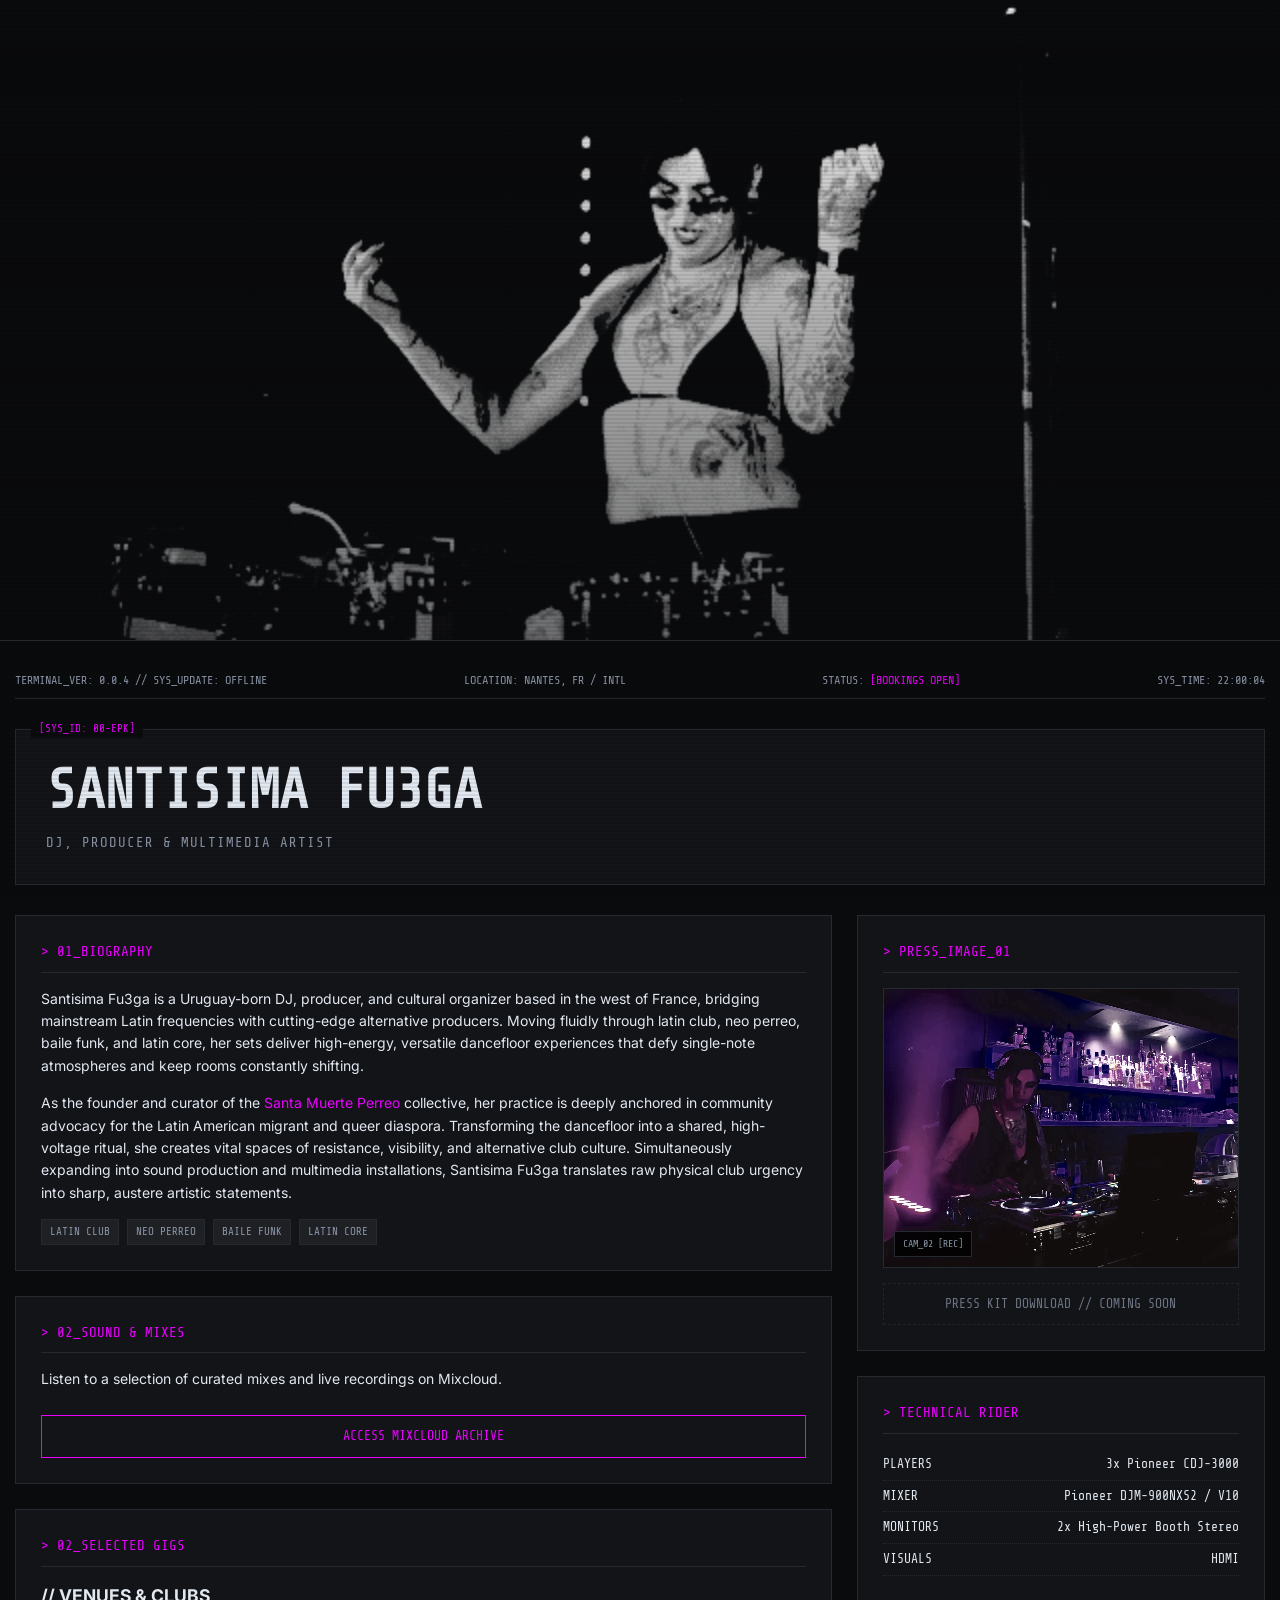
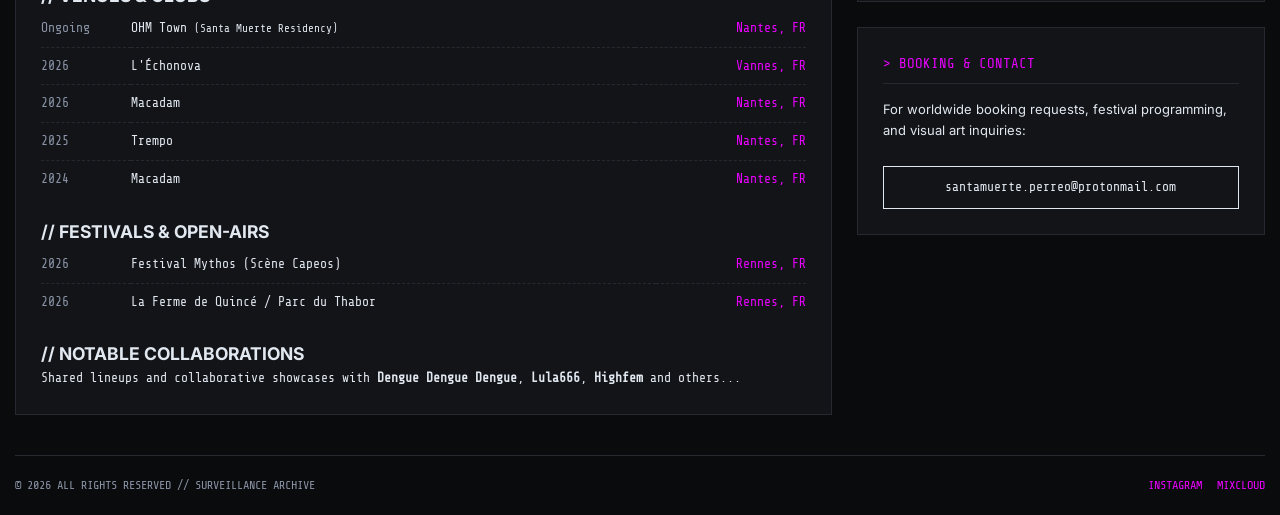
==== index.html @ 7f72ee02 "added media" ====
<!DOCTYPE html>
<html lang="en">
<head>
    <meta charset="UTF-8">
    <meta name="viewport" content="width=device-width, initial-scale=1.0">
    <title>PRESS KIT // ARTIST ARCHIVE</title>
    
    <!-- Google Fonts: Share Tech Mono for terminal headers & Inter for readable prose -->
    <link rel="preconnect" href="https://fonts.googleapis.com">
    <link rel="preconnect" href="https://fonts.gstatic.com" crossorigin>
    <link href="https://fonts.googleapis.com/css2?family=Inter:wght@300;400;600&family=Share+Tech+Mono&display=swap" rel="stylesheet">
    <link rel="stylesheet" href="styles.css">
    <script src="scripts.js" defer></script>
</head>
<body>
    <iframe id="background-frame" class="background-iframe" data-src="background.html" title="Animated background"></iframe>

    <section class="hero-banner" aria-label="Artist hero banner">
        <canvas id="heroCanvas" role="img" aria-label="Santísima Fu3ga hero banner"></canvas>
        <span id="hero-media-error" class="hero-banner-error" role="status" hidden></span>
    </section>

    <div class="container">
        
        <!-- SYSTEM STATUS BAR -->
        <div class="system-bar">
            <span>TERMINAL_VER: 0.0.4 // <span id="sys-update" role="status">SYS_UPDATE: FETCHING...</span></span>
            <span>LOCATION: NANTES, FR / INTL</span>
            <span>STATUS: <span class="status-tag">[BOOKINGS OPEN]</span></span>
            <span id="sys-clock">SYS_TIME: --:--:--</span>
        </div>

        <!-- HEADER SECTION -->
        <header>
            <h1 class="artist-title">SANTISIMA FU3GA</h1>
            <p class="artist-subtitle">DJ, Producer & Multimedia Artist</p>
        </header>

        <!-- MAIN LAYOUT GRID -->
        <div class="grid-2col grid-wide">
            
            <!-- LEFT COLUMN: BIO & MUSIC -->
            <div class="column-stack">
                
                <!-- BIOGRAPHY CARD -->
                <section class="card">
                    <div class="card-header">> 01_BIOGRAPHY</div>
                    <p class="bio-text">
                        Santisima Fu3ga is a Uruguay-born DJ, producer, and cultural organizer based in the west of France, bridging
                        mainstream Latin frequencies with cutting-edge alternative producers. Moving fluidly through latin club, neo
                        perreo, baile funk, and latin core, her sets deliver high-energy, versatile dancefloor experiences that defy
                        single-note atmospheres and keep rooms constantly shifting.
                    </p>
                    <p class="bio-text">
                        As the founder and curator of the <a href="https://www.instagram.com/santamuerte.perreo/" target="_blank">Santa
                            Muerte Perreo</a> collective, her practice is deeply anchored in community advocacy for the Latin American
                        migrant and queer diaspora. Transforming the dancefloor into a shared, high-voltage ritual, she creates vital
                        spaces of resistance, visibility, and alternative club culture. Simultaneously expanding into sound production
                        and multimedia installations, Santisima Fu3ga translates raw physical club urgency into sharp, austere artistic
                        statements.
                    </p>
                
                    <div class="genre-tags">
                        <span class="tag">LATIN CLUB</span>
                        <span class="tag">NEO PERREO</span>
                        <span class="tag">BAILE FUNK</span>
                        <span class="tag">LATIN CORE</span>
                    </div>
                </section>

                <!-- MIXCLOUD ARCHIVE -->
                <section class="card">
                    <div class="card-header">> 02_SOUND & MIXES</div>
                    <p class="bio-text">
                        Listen to a selection of curated mixes and live recordings on Mixcloud.
                    </p>
                    <a href="https://www.mixcloud.com/fu3ga/" target="_blank" rel="noopener noreferrer" class="btn">ACCESS MIXCLOUD ARCHIVE</a>
                </section>

                <!-- GIGS CARD -->
                <section class="card">
                    <div class="card-header">> 02_SELECTED GIGS</div>
                
                    <div class="gigs-category">
                        <h3>// VENUES & CLUBS</h3>
                        <table class="data-table">
                            <tr>
                                <td class="date">Ongoing</td>
                                <td>OHM Town <span style="color: var(--accent-color); font-size: 11px;">(Santa Muerte Residency)</span></td>
                                <td class="location">Nantes, FR</td>
                            </tr>
                            <tr>
                                <td class="date">2026</td>
                                <td>L'Échonova</td>
                                <td class="location">Vannes, FR</td>
                            </tr>
                            <tr>
                                <td class="date">2026</td>
                                <td>Macadam</td>
                                <td class="location">Nantes, FR</td>
                            </tr>
                            <tr>
                                <td class="date">2025</td>
                                <td>Trempo</td>
                                <td class="location">Nantes, FR</td>
                            </tr>
                            <tr>
                                <td class="date">2024</td>
                                <td>Macadam</td>
                                <td class="location">Nantes, FR</td>
                            </tr>
                        </table>
                    </div>
                
                    <div class="gigs-category" style="margin-top: 20px;">
                        <h3>// FESTIVALS & OPEN-AIRS</h3>
                        <table class="data-table">
                            <tr>
                                <td class="date">2026</td>
                                <td>Festival Mythos (Scène Capeos)</td>
                                <td class="location">Rennes, FR</td>
                            </tr>
                            <tr>
                                <td class="date">2026</td>
                                <td>La Ferme de Quincé / Parc du Thabor</td>
                                <td class="location">Rennes, FR</td>
                            </tr>
                        </table>
                    </div>
                
                    <div class="gigs-category" style="margin-top: 20px;">
                        <h3>// NOTABLE COLLABORATIONS</h3>
                        <p class="collab-text" style="font-family: var(--font-mono); font-size: 13px; color: var(--text-main);">
                            Shared lineups and collaborative showcases with <strong>Dengue Dengue Dengue</strong>,
                            <strong>Lula666</strong>, <strong>Highfem</strong> and others...
                        </p>
                    </div>
                </section>

            </div>

            <!-- RIGHT COLUMN: PRESS PHOTO, RIDER & CONTACT -->
            <div class="column-stack">
                
                <!-- PRESS PHOTO / SURVEILLANCE IMAGE -->
                <section class="card">
                    <div class="card-header">> PRESS_IMAGE_01</div>
                    <div class="media-box">
                        <canvas id="pressCanvas" role="img" aria-label="Artist press photo"></canvas>
                        <span id="press-image-error" class="media-overlay" role="status" hidden></span>
                        <span class="media-overlay">CAM_02 [REC]</span>
                    </div>
                    <a class="btn btn-coming-soon press-download" aria-disabled="true" tabindex="-1">PRESS KIT DOWNLOAD // COMING SOON</a>
                </section>

                <!-- TECHNICAL RIDER -->
                <section class="card">
                    <div class="card-header">> TECHNICAL RIDER</div>
                    <ul class="rider-list">
                        <li><span>PLAYERS</span> <span>3x Pioneer CDJ-3000</span></li>
                        <li><span>MIXER</span> <span>Pioneer DJM-900NXS2 / V10</span></li>
                        <li><span>MONITORS</span> <span>2x High-Power Booth Stereo</span></li>
                        <li><span>VISUALS</span> <span>HDMI</span></li>
                    </ul>
                </section>

                <!-- DIRECT CONTACT / BOOKING -->
                <section class="card">
                    <div class="card-header">> BOOKING & CONTACT</div>
                    <p class="bio-text bio-text-small">
                        For worldwide booking requests, festival programming, and visual art inquiries:
                    </p>
                    <a href="mailto:santamuerte.perreo@protonmail.com" class="btn booking-link">santamuerte.perreo@protonmail.com</a>
                </section>

            </div>

        </div>

        <!-- FOOTER -->
        <footer>
            <div>© 2026 ALL RIGHTS RESERVED // SURVEILLANCE ARCHIVE</div>
            <div class="social-links">
                <a href="https://www.instagram.com/santisima.fu3ga" target="_blank">INSTAGRAM</a>
                <a href="https://www.mixcloud.com/fu3ga" target="_blank">MIXCLOUD</a>
                <!-- <a href="https://www.residentadvisor.net" target="_blank">RESIDENT ADVISOR</a> -->
            </div>
        </footer>

    </div>

</body>
</html>
---- styles.css ----
/* ==========================================================================
   1. ROOT VARIABLES & THEME SETUP
   ========================================================================== */
:root {
    --bg-color: #0a0b0d;
    --panel-bg: #121418;
    --border-color: #262930;
    --text-main: #e2e8f0;
    --text-muted: #8a94a6;
    --accent-pink: #ea00ff;
    --accent-red: #ff3344;
    --font-mono: 'Share Tech Mono', monospace;
    --font-sans: 'Inter', sans-serif;
    --container-max: 100dvw;
}

* {
    box-sizing: border-box;
    margin: 0;
    padding: 0;
}

body {
    position: relative;
    background-color: var(--bg-color);
    color: var(--text-main);
    font-family: var(--font-sans);
    line-height: 1.6;
    font-size: 15px;
    padding: 20px 15px;
    overflow-x: hidden;

    &::before {
        content: "";
        position: fixed;
        inset: 0;
        width: 100vw;
        height: 100vh;
        background: linear-gradient(rgba(18, 16, 16, 0) 50%, rgba(0, 0, 0, 0.25) 50%);
        background-size: 100% 4px;
        z-index: 999;
        pointer-events: none;
        opacity: 0.3;
    }
}

.background-iframe {
    position: fixed;
    inset: 0;
    width: 100%;
    height: 100%;
    border: 0;
    opacity: 0.7;
    z-index: 0;
    pointer-events: none;
    filter: blur(1.5px) brightness(0.35) contrast(1.15);
    animation:
        backgroundApparition 5s ease-out forwards,
        backgroundAnimation 60s linear 10s infinite alternate;
}

@keyframes backgroundApparition {
    0% { opacity: 0; }
    50% { opacity: 0; }
    100% { opacity: 0.5; }
}

@keyframes backgroundAnimation {
    0% {
        transform: translate(0, 0);
        opacity: 0.7;
    }
    50% {
        opacity: 0.3;
        transform: translate(-5%, -5%);
    }
    100% {
        transform: translate(0, 0);
        opacity: 0.1;
    }
}

a {
    color: var(--accent-pink);
    text-decoration: none;
    transition: opacity 0.2s;

    &:hover {
        opacity: 0.8;
        text-decoration: underline;
    }
}

.container {
    position: relative;
    z-index: 1;
    max-width: var(--container-max);
    margin: 0 auto;
}

.hero-banner {
    position: relative;
    z-index: 1;
    height: auto;
    margin: -20px -15px 30px;
    overflow: hidden;
    border-bottom: 1px solid var(--border-color);

    canvas {
        display: block;
        width: 100%;
        height: 100%;
    }

    &::after {
        content: "";
        position: absolute;
        inset: 0;
        background: linear-gradient(180deg, rgba(0, 0, 0, 0.05), rgba(10, 11, 13, 0.6));
        pointer-events: none;
    }
}

.hero-banner-error {
    position: absolute;
    inset: auto 12px 12px;
    color: var(--text-main);
    font: 12px var(--font-mono);
}

/* ==========================================================================
   2. HEADER & TERMINAL BAR
   ========================================================================== */
.system-bar {
    font-family: var(--font-mono);
    font-size: 12px;
    color: var(--text-muted);
    border-bottom: 1px solid var(--border-color);
    padding-bottom: 8px;
    margin-bottom: 30px;
    display: flex;
    justify-content: space-between;
    flex-wrap: wrap;
    gap: 10px;
}

.status-tag {
    color: var(--accent-pink);
}

header {
    border: 1px solid var(--border-color);
    background: var(--panel-bg);
    padding: 30px;
    margin-bottom: 30px;
    position: relative;

    &::before {
        content: "[SYS_ID: 00-EPK]";
        position: absolute;
        top: -10px;
        left: 15px;
        background: var(--bg-color);
        padding: 0 8px;
        font-family: var(--font-mono);
        font-size: 11px;
        color: var(--accent-pink);
    }
}

.artist-title {
    font-family: var(--font-mono);
    font-size: clamp(2rem, 5vw, 3.5rem);
    text-transform: uppercase;
    letter-spacing: -1px;
    line-height: 1.1;
    margin-bottom: 10px;
}

.artist-subtitle {
    font-family: var(--font-mono);
    color: var(--text-muted);
    font-size: 14px;
    text-transform: uppercase;
    letter-spacing: 1px;
}

/* ==========================================================================
   3. LAYOUT GRID & CARDS
   ========================================================================== */
.grid-2col {
    display: grid;
    grid-template-columns: 1fr;
    gap: 25px;
    margin-bottom: 30px;

    @media (min-width: 768px) {
        grid-template-columns: 1fr 1fr;

        &.grid-wide {
            grid-template-columns: 2fr 1fr;
        }
    }
}

.column-stack {
    display: flex;
    flex-direction: column;
    gap: 25px;
}

.card {
    border: 1px solid var(--border-color);
    background: var(--panel-bg);
    padding: 25px;
    position: relative;
}

.card-header {
    font-family: var(--font-mono);
    font-size: 14px;
    color: var(--accent-pink);
    text-transform: uppercase;
    border-bottom: 1px solid var(--border-color);
    padding-bottom: 8px;
    margin-bottom: 15px;
    display: flex;
    align-items: center;
    gap: 8px;
}

/* ==========================================================================
   4. CONTENT SPECIFIC STYLES
   ========================================================================== */
.bio-text {
    color: var(--text-main);
    font-size: 14px;
    margin-bottom: 15px;
}

.bio-text-small {
    font-size: 13px;
}

.genre-tags {
    display: flex;
    flex-wrap: wrap;
    gap: 8px;
    margin-top: 15px;
}

.tag {
    font-family: var(--font-mono);
    font-size: 11px;
    background: rgba(255, 255, 255, 0.05);
    border: 1px solid var(--border-color);
    padding: 3px 8px;
    color: var(--text-muted);
}

.media-box {
    width: 100%;
    height: 280px;
    background-color: #000;
    border: 1px solid var(--border-color);
    display: flex;
    flex-direction: column;
    justify-content: center;
    align-items: center;
    color: var(--text-muted);
    font-family: var(--font-mono);
    font-size: 12px;
    position: relative;
    overflow: hidden;

    img {
        width: 100%;
        height: 100%;
        object-fit: cover;
        filter: grayscale(100%) contrast(120%);
    }

    canvas {
        display: block;
        width: 100%;
        height: 100%;
        object-fit: cover;
    }
}

.media-overlay {
    position: absolute;
    bottom: 10px;
    left: 10px;
    background: rgba(0, 0, 0, 0.8);
    padding: 4px 8px;
    font-size: 10px;
    border: 1px solid var(--border-color);
}

.coming-soon-card {
    position: relative;
    width: 100%;
    min-height: 166px;
    padding: 24px;
    background:
        linear-gradient(135deg, rgba(234, 0, 255, 0.08), transparent 58%),
        #09090c;
    border: 1px dashed var(--accent-pink);
    margin-bottom: 15px;
    display: flex;
    flex-direction: column;
    justify-content: center;
    gap: 8px;

    &::after {
        content: "[ TRANSMISSION_PENDING ]";
        position: absolute;
        right: 10px;
        bottom: 8px;
        color: var(--text-muted);
        font: 10px var(--font-mono);
        opacity: 0.65;
    }

    h3 {
        color: var(--text-main);
        font: 16px var(--font-mono);
        letter-spacing: 0.04em;
    }

    p {
        max-width: 38ch;
        color: var(--text-muted);
        font-size: 13px;
    }
}

.coming-soon-status {
    color: var(--accent-pink);
    font: 11px var(--font-mono);
    letter-spacing: 0.12em;
}

/* Gigs & Tables */
.data-table {
    width: 100%;
    border-collapse: collapse;
    font-family: var(--font-mono);
    font-size: 13px;

    td {
        padding: 8px 0;
        border-bottom: 1px dashed var(--border-color);
    }

    tr:last-child td {
        border-bottom: none;
    }

    .date {
        color: var(--text-muted);
        width: 90px;
    }

    .location {
        color: var(--accent-pink);
        text-align: right;
    }
}

/* Technical Rider List */
.rider-list {
    list-style: none;
    font-family: var(--font-mono);
    font-size: 13px;

    li {
        padding: 5px 0;
        border-bottom: 1px dotted var(--border-color);
        display: flex;
        justify-content: space-between;
    }
}

/* Action Buttons */
.btn {
    display: inline-block;
    font-family: var(--font-mono);
    font-size: 13px;
    background: transparent;
    color: var(--accent-pink);
    border: 1px solid var(--accent-pink);
    padding: 10px 18px;
    cursor: pointer;
    text-align: center;
    transition: all 0.2s ease;
    width: 100%;
    margin-top: 10px;

    &:hover {
        background: var(--accent-pink);
        color: #000;
        text-decoration: none;
    }
}

.btn-coming-soon {
    color: var(--text-muted);
    border-color: var(--border-color);
    border-style: dashed;
    cursor: not-allowed;
    opacity: 0.75;

    &:hover {
        background: transparent;
        color: var(--text-muted);
        text-decoration: none;
    }
}

.press-download {
    margin-top: 15px;
}

.booking-link {
    border-color: var(--text-main);
    color: var(--text-main);
}

/* ==========================================================================
   5. FOOTER
   ========================================================================== */
footer {
    border-top: 1px solid var(--border-color);
    padding-top: 20px;
    margin-top: 40px;
    font-family: var(--font-mono);
    font-size: 12px;
    color: var(--text-muted);
    display: flex;
    justify-content: space-between;
    flex-wrap: wrap;
    gap: 15px;
}

.social-links {
    display: flex;
    gap: 15px;
}
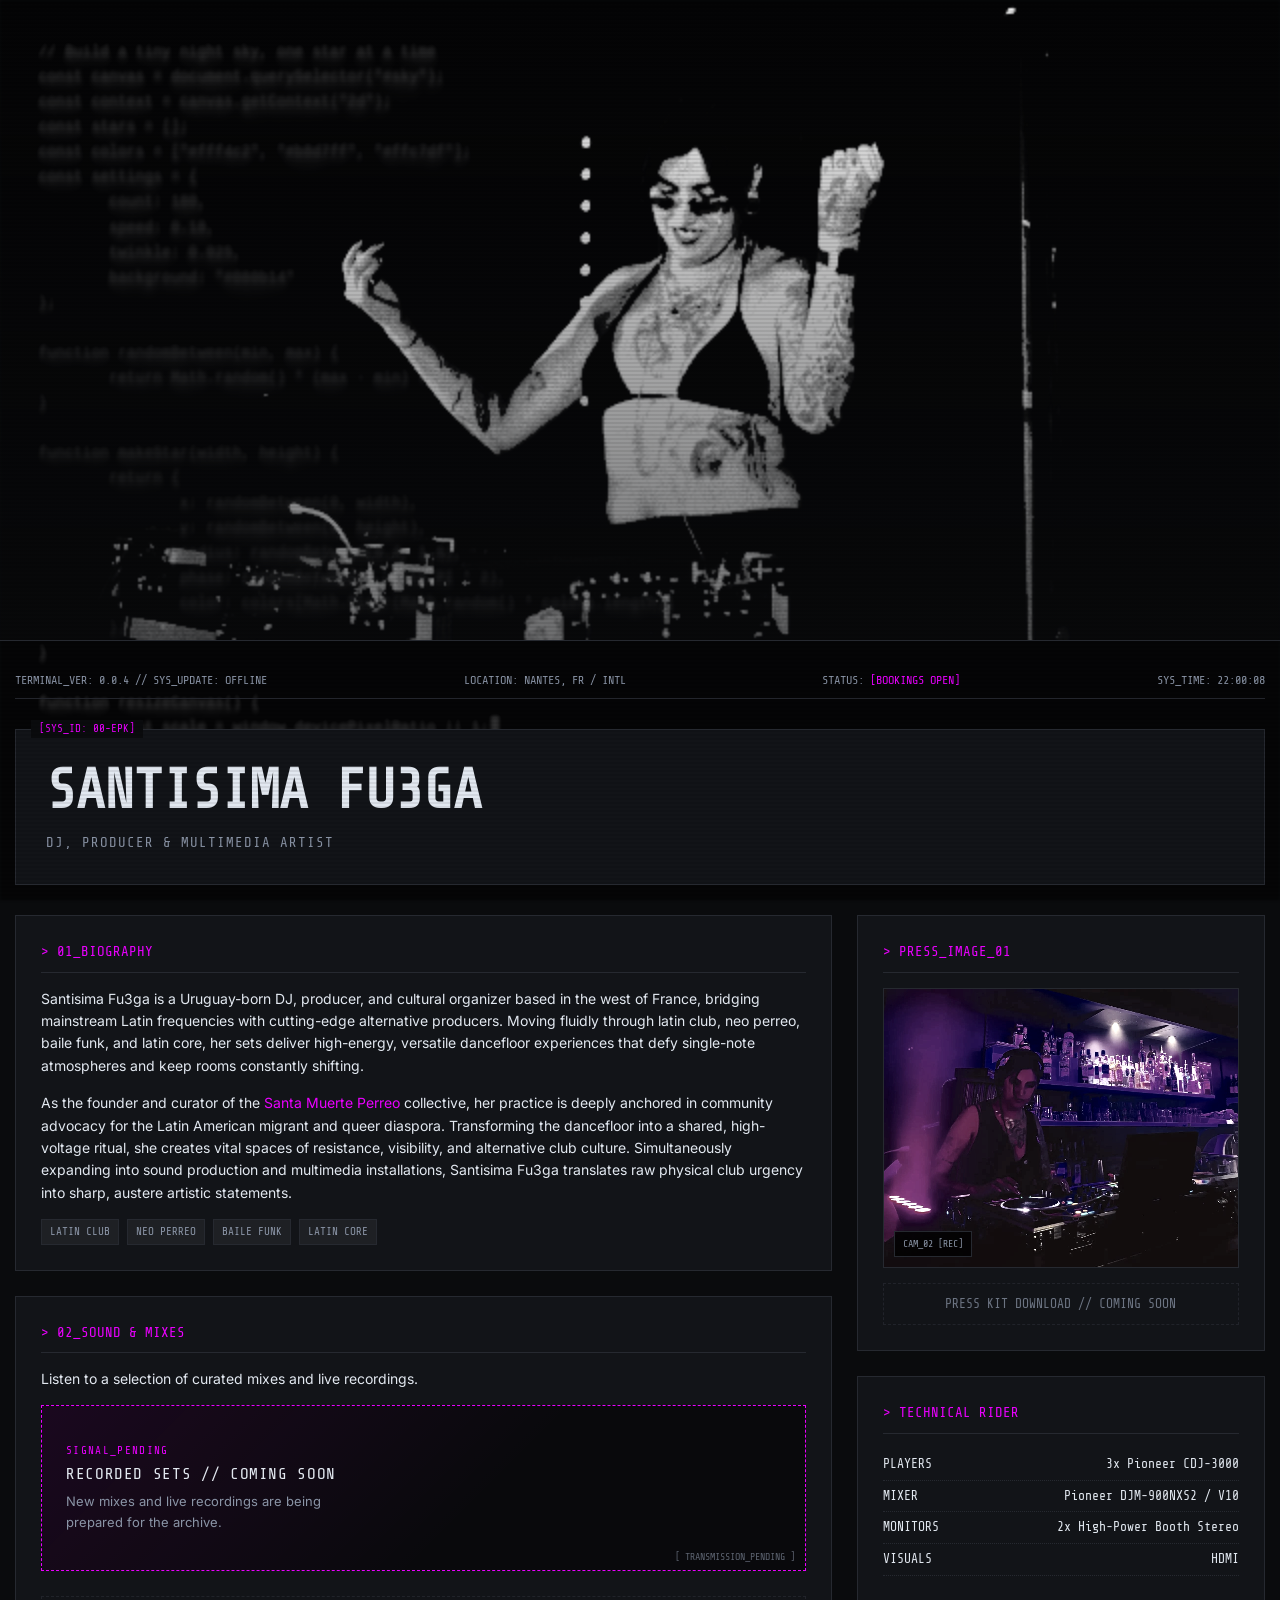
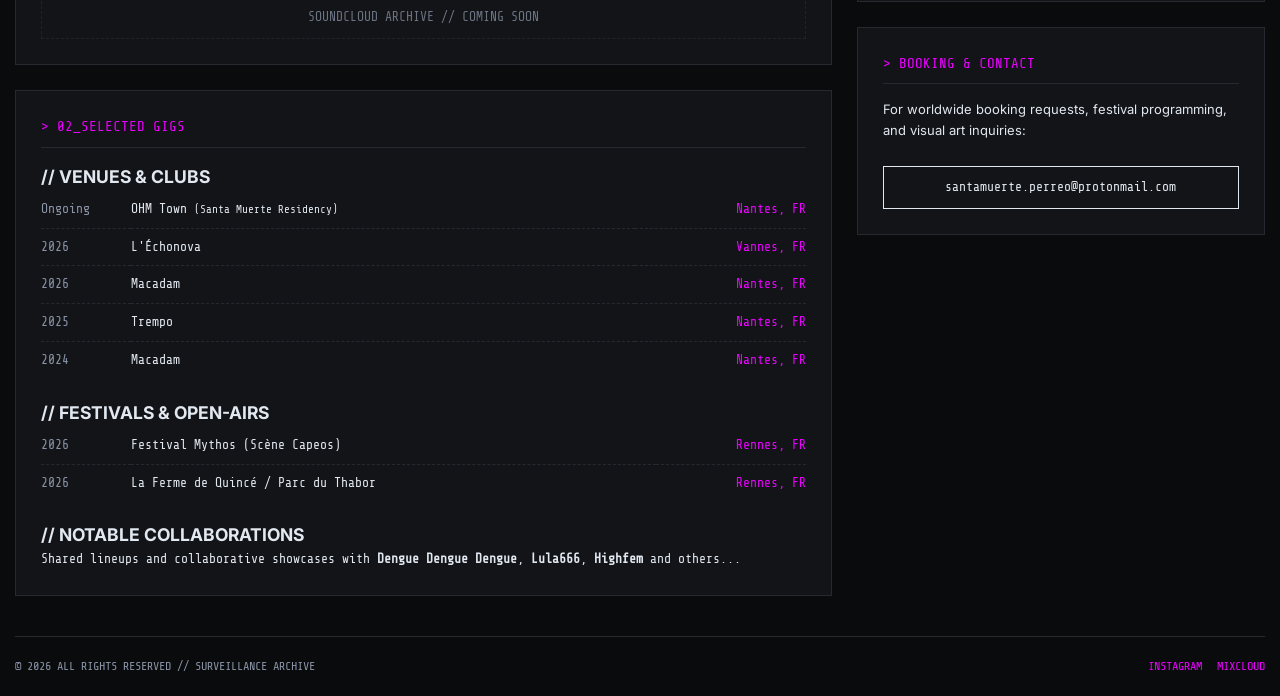
==== commit 1a8157e3: "corrected index" ====
--- a/index.html
+++ b/index.html
@@ -68,13 +68,19 @@
                     </div>
                 </section>
 
-                <!-- MIXCLOUD ARCHIVE -->
+                <!-- AUDIO / SOUNDCLOUD MIXES -->
                 <section class="card">
                     <div class="card-header">> 02_SOUND & MIXES</div>
                     <p class="bio-text">
-                        Listen to a selection of curated mixes and live recordings on Mixcloud.
+                        Listen to a selection of curated mixes and live recordings.
                     </p>
-                    <a href="https://www.mixcloud.com/fu3ga/" target="_blank" rel="noopener noreferrer" class="btn">ACCESS MIXCLOUD ARCHIVE</a>
+                    <div class="coming-soon-card" role="status">
+                        <span class="coming-soon-status">SIGNAL_PENDING</span>
+                        <h3>RECORDED SETS // COMING SOON</h3>
+                        <p>New mixes and live recordings are being prepared for the archive.</p>
+                    </div>
+
+                    <a class="btn btn-coming-soon" aria-disabled="true" tabindex="-1">SOUNDCLOUD ARCHIVE // COMING SOON</a>
                 </section>
 
                 <!-- GIGS CARD -->
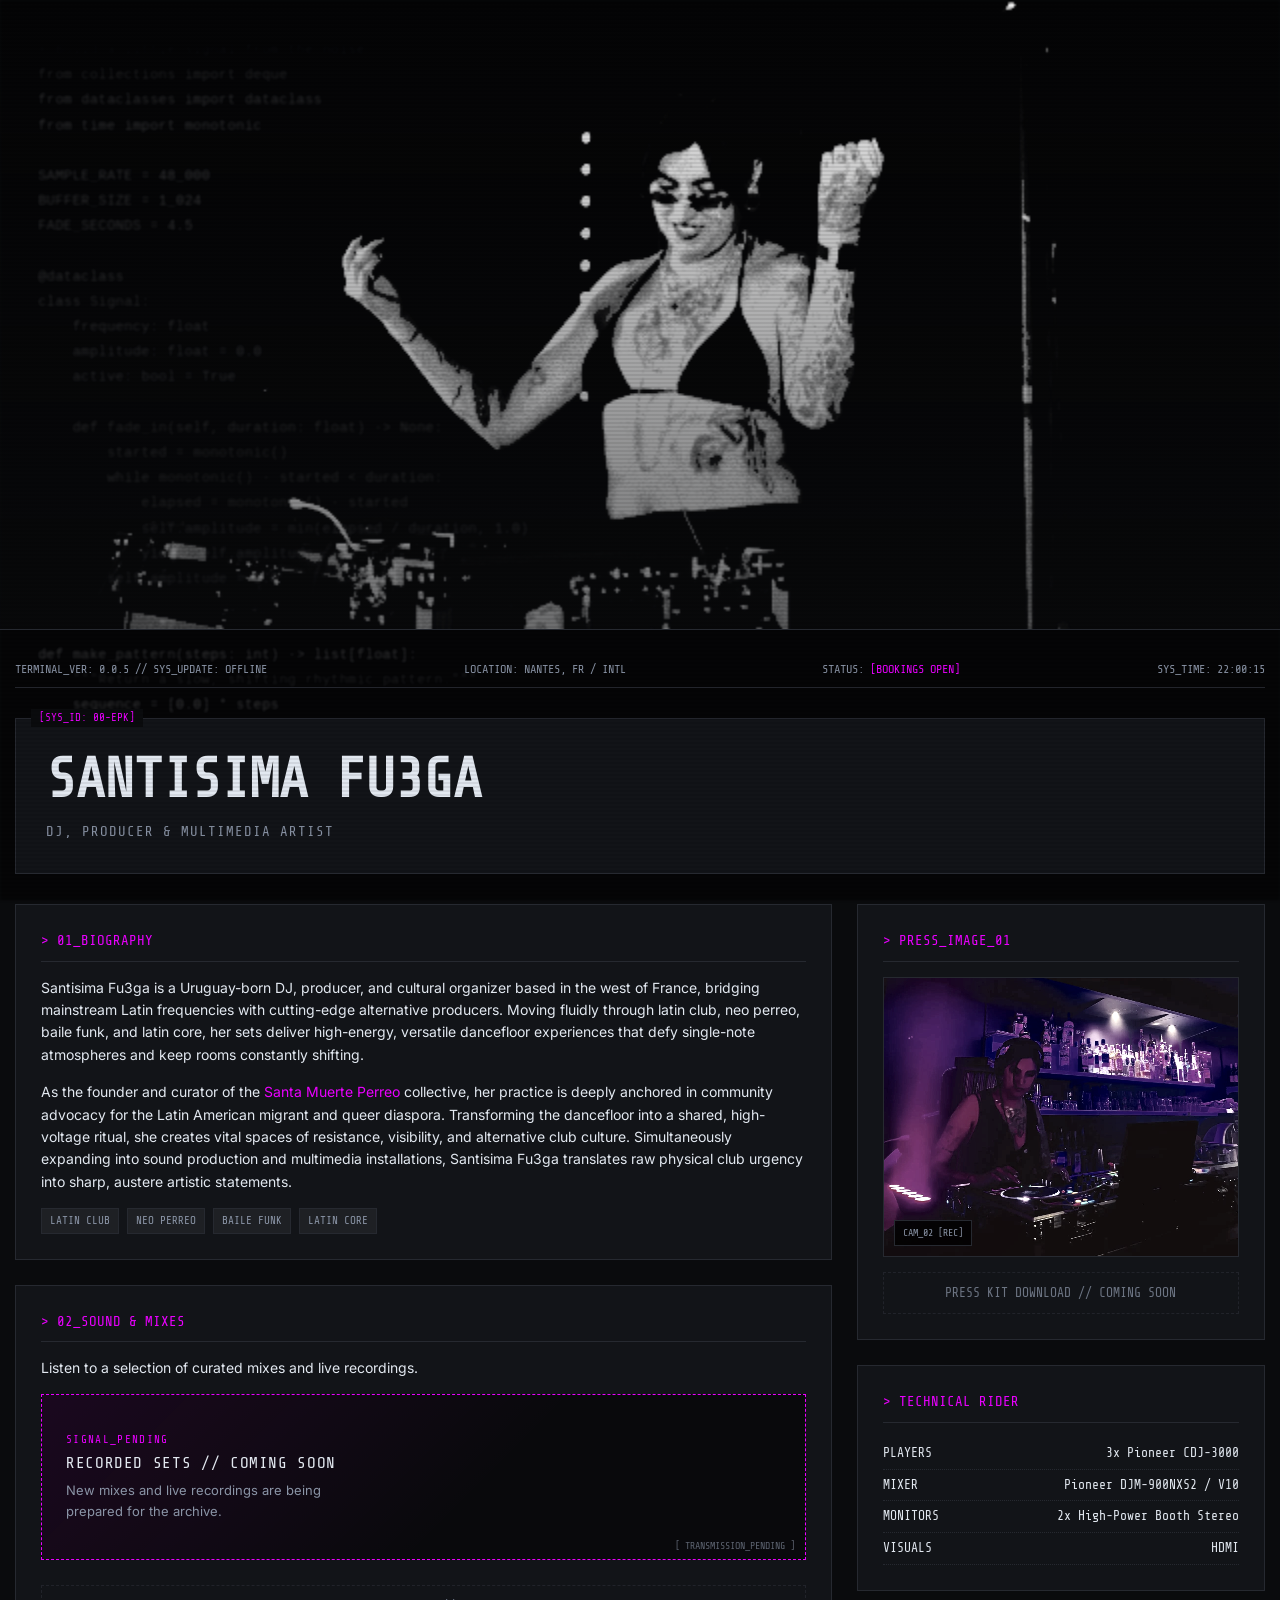
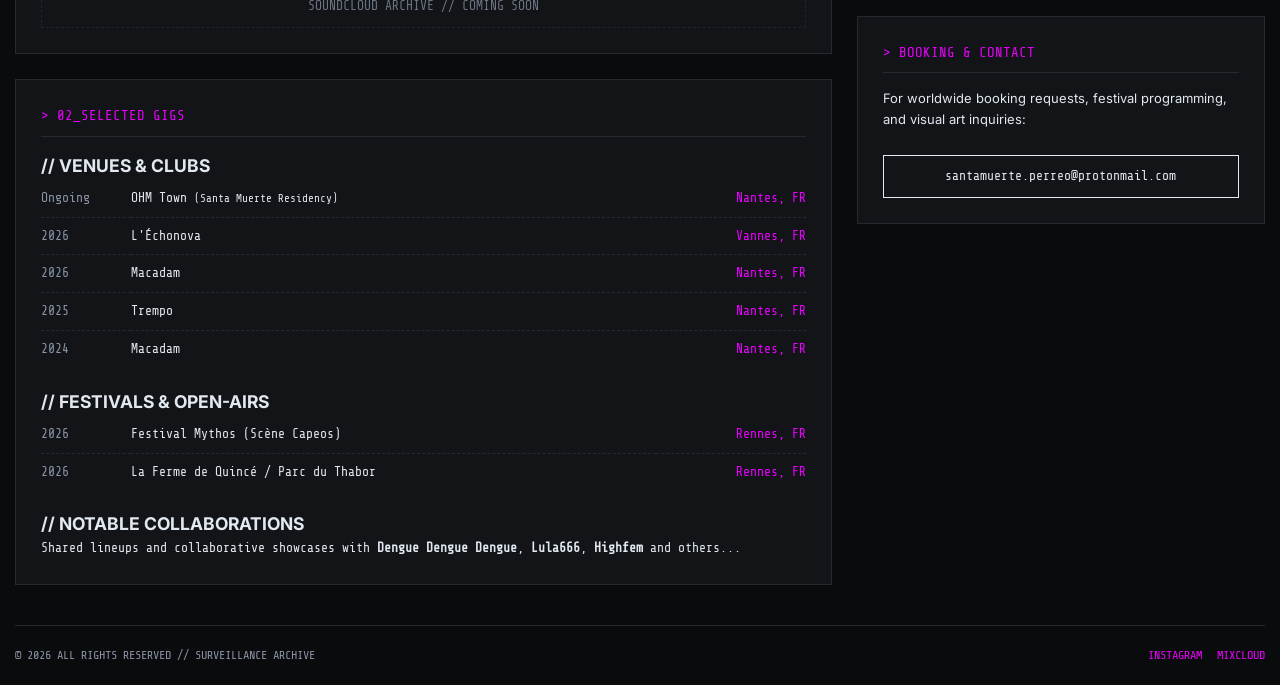
==== commit 80c5a20f: "v0.0.5 performance updates" ====
--- a/index.html
+++ b/index.html
@@ -24,7 +24,7 @@
         
         <!-- SYSTEM STATUS BAR -->
         <div class="system-bar">
-            <span>TERMINAL_VER: 0.0.4 // <span id="sys-update" role="status">SYS_UPDATE: FETCHING...</span></span>
+            <span>TERMINAL_VER: 0.0.5 // <span id="sys-update" role="status">SYS_UPDATE: FETCHING...</span></span>
             <span>LOCATION: NANTES, FR / INTL</span>
             <span>STATUS: <span class="status-tag">[BOOKINGS OPEN]</span></span>
             <span id="sys-clock">SYS_TIME: --:--:--</span>
--- a/styles.css
+++ b/styles.css
@@ -53,7 +53,7 @@
     opacity: 0.7;
     z-index: 0;
     pointer-events: none;
-    filter: blur(1.5px) brightness(0.35) contrast(1.15);
+    filter: blur(1.5px) brightness(0.6) contrast(1.15);
     animation:
         backgroundApparition 5s ease-out forwards,
         backgroundAnimation 60s linear 10s infinite alternate;
@@ -67,15 +67,15 @@
 
 @keyframes backgroundAnimation {
     0% {
-        transform: translate(0, 0);
+        /* transform: translate(0, 0); */
         opacity: 0.7;
     }
     50% {
         opacity: 0.3;
-        transform: translate(-5%, -5%);
+        /* transform: translate(-5%, -5%); */
     }
     100% {
-        transform: translate(0, 0);
+        /* transform: translate(0, 0); */
         opacity: 0.1;
     }
 }
@@ -101,7 +101,8 @@
 .hero-banner {
     position: relative;
     z-index: 1;
-    height: auto;
+    height: 70vh;
+    height: 70dvh;
     margin: -20px -15px 30px;
     overflow: hidden;
     border-bottom: 1px solid var(--border-color);
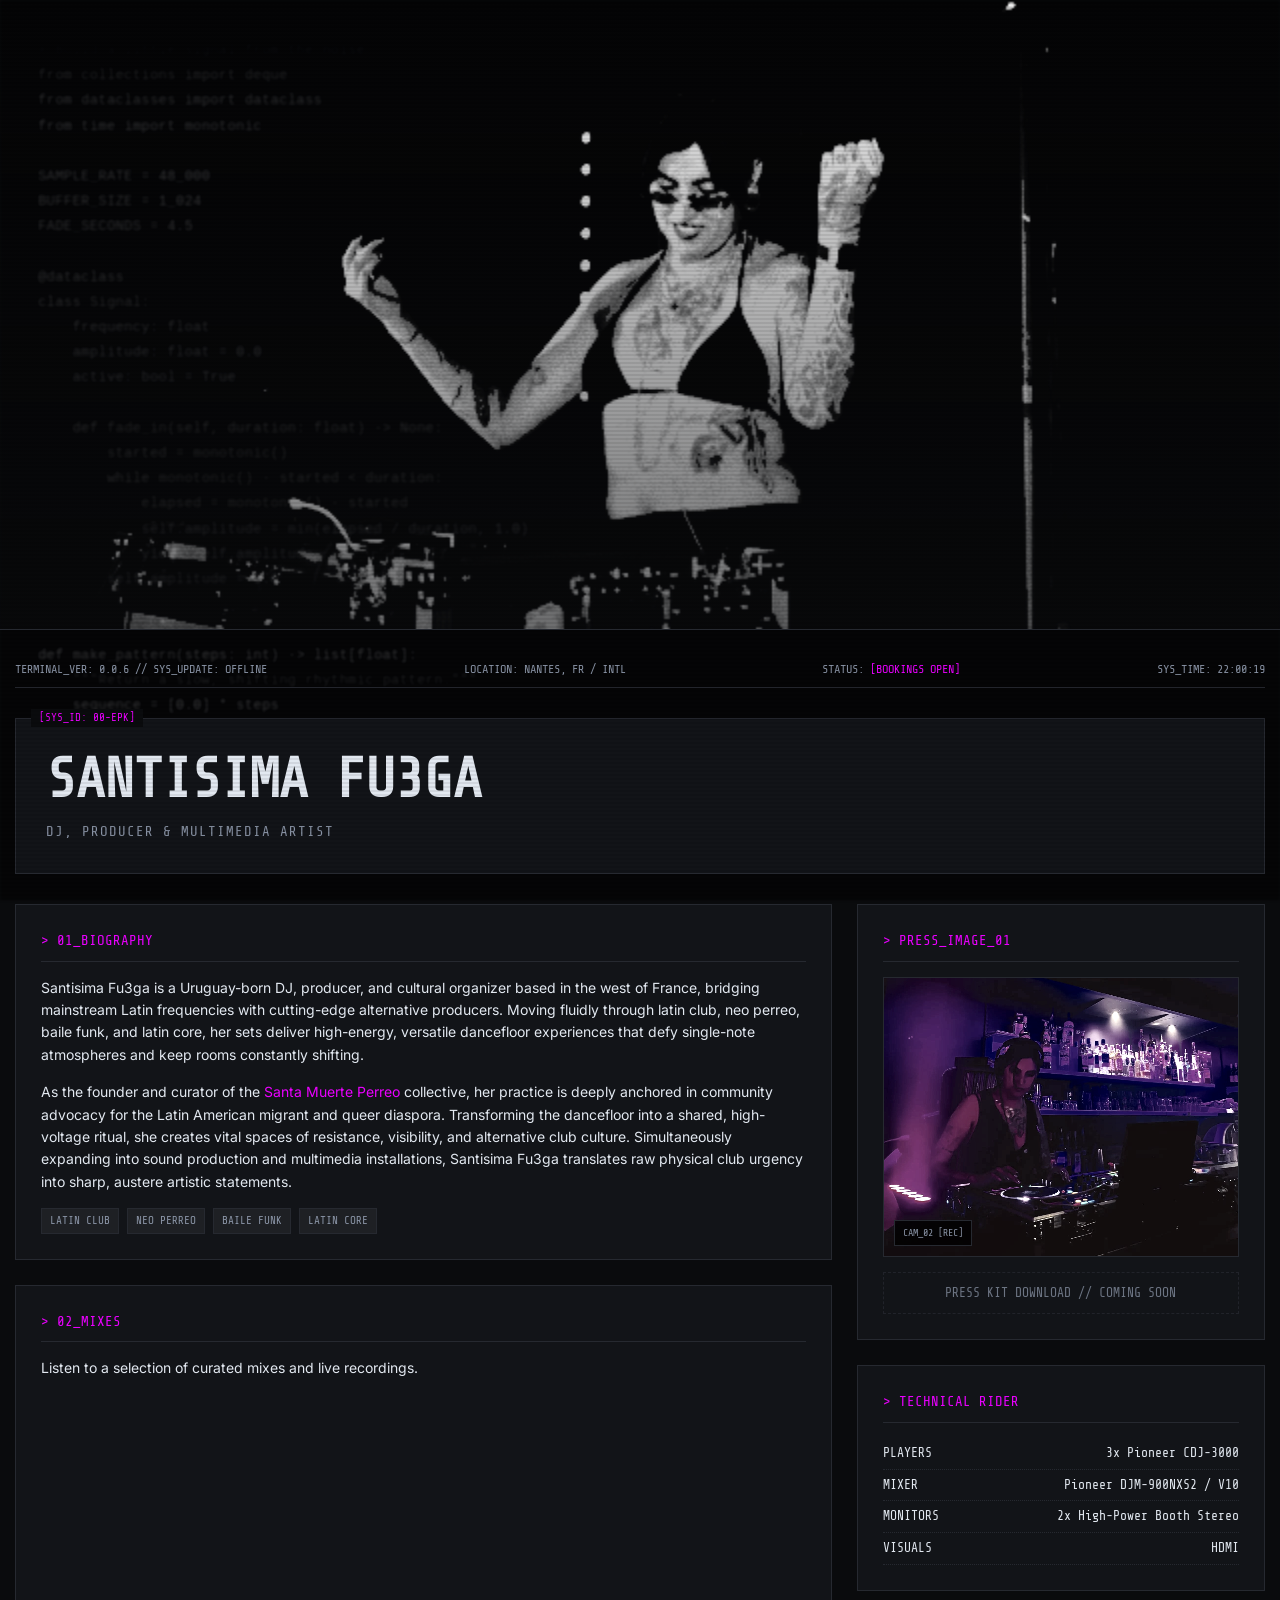
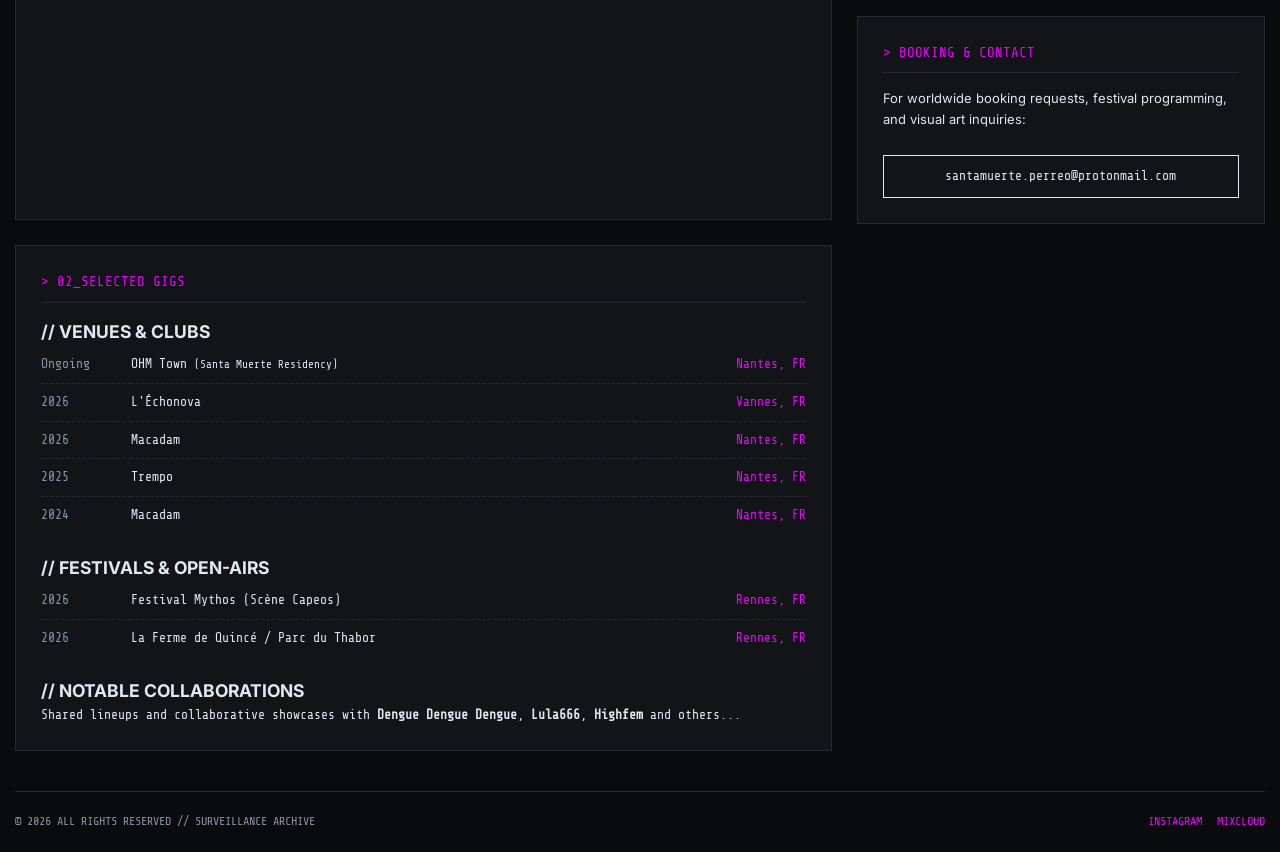
==== commit b23b966d: "v0.0.6" ====
--- a/index.html
+++ b/index.html
@@ -3,7 +3,7 @@
 <head>
     <meta charset="UTF-8">
     <meta name="viewport" content="width=device-width, initial-scale=1.0">
-    <title>PRESS KIT // ARTIST ARCHIVE</title>
+    <title data-i18n="page_title">PRESS KIT // ARTIST ARCHIVE</title>
     
     <!-- Google Fonts: Share Tech Mono for terminal headers & Inter for readable prose -->
     <link rel="preconnect" href="https://fonts.googleapis.com">
@@ -13,10 +13,10 @@
     <script src="scripts.js" defer></script>
 </head>
 <body>
-    <iframe id="background-frame" class="background-iframe" data-src="background.html" title="Animated background"></iframe>
+    <iframe id="background-frame" class="background-iframe" data-src="background.html" title="Animated background" data-i18n-title="background_title"></iframe>
 
-    <section class="hero-banner" aria-label="Artist hero banner">
-        <canvas id="heroCanvas" role="img" aria-label="Santísima Fu3ga hero banner"></canvas>
+    <section class="hero-banner" aria-label="Artist hero banner" data-i18n-aria-label="hero_banner_alt">
+        <canvas id="heroCanvas" role="img" aria-label="Santísima Fu3ga hero banner" data-i18n-aria-label="hero_banner_alt"></canvas>
         <span id="hero-media-error" class="hero-banner-error" role="status" hidden></span>
     </section>
 
@@ -24,7 +24,7 @@
         
         <!-- SYSTEM STATUS BAR -->
         <div class="system-bar">
-            <span>TERMINAL_VER: 0.0.5 // <span id="sys-update" role="status">SYS_UPDATE: FETCHING...</span></span>
+            <span>TERMINAL_VER: 0.0.6 // <span id="sys-update" role="status">SYS_UPDATE: FETCHING...</span></span>
             <span>LOCATION: NANTES, FR / INTL</span>
             <span>STATUS: <span class="status-tag">[BOOKINGS OPEN]</span></span>
             <span id="sys-clock">SYS_TIME: --:--:--</span>
@@ -33,7 +33,7 @@
         <!-- HEADER SECTION -->
         <header>
             <h1 class="artist-title">SANTISIMA FU3GA</h1>
-            <p class="artist-subtitle">DJ, Producer & Multimedia Artist</p>
+            <p class="artist-subtitle" data-i18n="artist_subtitle">DJ, Producer & Multimedia Artist</p>
         </header>
 
         <!-- MAIN LAYOUT GRID -->
@@ -44,20 +44,17 @@
                 
                 <!-- BIOGRAPHY CARD -->
                 <section class="card">
-                    <div class="card-header">> 01_BIOGRAPHY</div>
-                    <p class="bio-text">
+                    <div class="card-header" data-i18n="section_biography">> 01_BIOGRAPHY</div>
+                    <p class="bio-text" data-i18n="bio_intro">
                         Santisima Fu3ga is a Uruguay-born DJ, producer, and cultural organizer based in the west of France, bridging
                         mainstream Latin frequencies with cutting-edge alternative producers. Moving fluidly through latin club, neo
                         perreo, baile funk, and latin core, her sets deliver high-energy, versatile dancefloor experiences that defy
                         single-note atmospheres and keep rooms constantly shifting.
                     </p>
                     <p class="bio-text">
-                        As the founder and curator of the <a href="https://www.instagram.com/santamuerte.perreo/" target="_blank">Santa
-                            Muerte Perreo</a> collective, her practice is deeply anchored in community advocacy for the Latin American
-                        migrant and queer diaspora. Transforming the dancefloor into a shared, high-voltage ritual, she creates vital
-                        spaces of resistance, visibility, and alternative club culture. Simultaneously expanding into sound production
-                        and multimedia installations, Santisima Fu3ga translates raw physical club urgency into sharp, austere artistic
-                        statements.
+                        <span data-i18n="bio_collective_before">As the founder and curator of the </span>
+                        <a href="https://www.instagram.com/santamuerte.perreo/" target="_blank" data-i18n="bio_collective_link">Santa Muerte Perreo</a>
+                        <span data-i18n="bio_collective_after"> collective, her practice is deeply anchored in community advocacy for the Latin American migrant and queer diaspora. Transforming the dancefloor into a shared, high-voltage ritual, she creates vital spaces of resistance, visibility, and alternative club culture. Simultaneously expanding into sound production and multimedia installations, Santisima Fu3ga translates raw physical club urgency into sharp, austere artistic statements.</span>
                     </p>
                 
                     <div class="genre-tags">
@@ -68,31 +65,34 @@
                     </div>
                 </section>
 
-                <!-- AUDIO / SOUNDCLOUD MIXES -->
+                <!-- MIXCLOUD MIXES -->
                 <section class="card">
-                    <div class="card-header">> 02_SOUND & MIXES</div>
-                    <p class="bio-text">
+                    <div class="card-header" data-i18n="section_sound">> 02_MIXES</div>
+                    <p class="bio-text" data-i18n="sound_intro">
                         Listen to a selection of curated mixes and live recordings.
                     </p>
-                    <div class="coming-soon-card" role="status">
-                        <span class="coming-soon-status">SIGNAL_PENDING</span>
-                        <h3>RECORDED SETS // COMING SOON</h3>
-                        <p>New mixes and live recordings are being prepared for the archive.</p>
-                    </div>
-
-                    <a class="btn btn-coming-soon" aria-disabled="true" tabindex="-1">SOUNDCLOUD ARCHIVE // COMING SOON</a>
+                    <iframe
+                        class="mixcloud-player"
+                        title="Mixcloud player for fu3ga"
+                        data-i18n-title="mixcloud_player_title"
+                        src="https://www.mixcloud.com/widget/iframe/?hide_cover=1&amp;feed=%2Ffu3ga%2F"
+                        width="100%"
+                        height="400"
+                        frameborder="0"
+                        allow="autoplay"
+                        loading="lazy"></iframe>
                 </section>
 
                 <!-- GIGS CARD -->
                 <section class="card">
-                    <div class="card-header">> 02_SELECTED GIGS</div>
+                    <div class="card-header" data-i18n="section_gigs">> 02_SELECTED GIGS</div>
                 
                     <div class="gigs-category">
-                        <h3>// VENUES & CLUBS</h3>
+                        <h3 data-i18n="category_venues">// VENUES & CLUBS</h3>
                         <table class="data-table">
                             <tr>
-                                <td class="date">Ongoing</td>
-                                <td>OHM Town <span style="color: var(--accent-color); font-size: 11px;">(Santa Muerte Residency)</span></td>
+                                <td class="date" data-i18n="ongoing">Ongoing</td>
+                                <td>OHM Town <span style="color: var(--accent-color); font-size: 11px;" data-i18n="residency">(Santa Muerte Residency)</span></td>
                                 <td class="location">Nantes, FR</td>
                             </tr>
                             <tr>
@@ -119,7 +119,7 @@
                     </div>
                 
                     <div class="gigs-category" style="margin-top: 20px;">
-                        <h3>// FESTIVALS & OPEN-AIRS</h3>
+                        <h3 data-i18n="category_festivals">// FESTIVALS & OPEN-AIRS</h3>
                         <table class="data-table">
                             <tr>
                                 <td class="date">2026</td>
@@ -135,10 +135,10 @@
                     </div>
                 
                     <div class="gigs-category" style="margin-top: 20px;">
-                        <h3>// NOTABLE COLLABORATIONS</h3>
+                        <h3 data-i18n="category_collaborations">// NOTABLE COLLABORATIONS</h3>
                         <p class="collab-text" style="font-family: var(--font-mono); font-size: 13px; color: var(--text-main);">
-                            Shared lineups and collaborative showcases with <strong>Dengue Dengue Dengue</strong>,
-                            <strong>Lula666</strong>, <strong>Highfem</strong> and others...
+                            <span data-i18n="collaborations_before">Shared lineups and collaborative showcases with </span><strong>Dengue Dengue Dengue</strong>,
+                            <strong>Lula666</strong>, <strong>Highfem</strong> <span data-i18n="collaborations_after">and others...</span>
                         </p>
                     </div>
                 </section>
@@ -152,28 +152,28 @@
                 <section class="card">
                     <div class="card-header">> PRESS_IMAGE_01</div>
                     <div class="media-box">
-                        <canvas id="pressCanvas" role="img" aria-label="Artist press photo"></canvas>
+                        <canvas id="pressCanvas" role="img" aria-label="Artist press photo" data-i18n-aria-label="press_photo_alt"></canvas>
                         <span id="press-image-error" class="media-overlay" role="status" hidden></span>
                         <span class="media-overlay">CAM_02 [REC]</span>
                     </div>
-                    <a class="btn btn-coming-soon press-download" aria-disabled="true" tabindex="-1">PRESS KIT DOWNLOAD // COMING SOON</a>
+                    <a class="btn btn-coming-soon press-download" aria-disabled="true" tabindex="-1" data-i18n="press_kit_coming_soon">PRESS KIT DOWNLOAD // COMING SOON</a>
                 </section>
 
                 <!-- TECHNICAL RIDER -->
                 <section class="card">
-                    <div class="card-header">> TECHNICAL RIDER</div>
+                    <div class="card-header" data-i18n="section_rider">> TECHNICAL RIDER</div>
                     <ul class="rider-list">
-                        <li><span>PLAYERS</span> <span>3x Pioneer CDJ-3000</span></li>
-                        <li><span>MIXER</span> <span>Pioneer DJM-900NXS2 / V10</span></li>
-                        <li><span>MONITORS</span> <span>2x High-Power Booth Stereo</span></li>
-                        <li><span>VISUALS</span> <span>HDMI</span></li>
+                        <li><span data-i18n="rider_players">PLAYERS</span> <span>3x Pioneer CDJ-3000</span></li>
+                        <li><span data-i18n="rider_mixer">MIXER</span> <span>Pioneer DJM-900NXS2 / V10</span></li>
+                        <li><span data-i18n="rider_monitors">MONITORS</span> <span data-i18n="rider_monitor_description">2x High-Power Booth Stereo</span></li>
+                        <li><span data-i18n="rider_visuals">VISUALS</span> <span>HDMI</span></li>
                     </ul>
                 </section>
 
                 <!-- DIRECT CONTACT / BOOKING -->
                 <section class="card">
-                    <div class="card-header">> BOOKING & CONTACT</div>
-                    <p class="bio-text bio-text-small">
+                    <div class="card-header" data-i18n="section_contact">> BOOKING & CONTACT</div>
+                    <p class="bio-text bio-text-small" data-i18n="booking_intro">
                         For worldwide booking requests, festival programming, and visual art inquiries:
                     </p>
                     <a href="mailto:santamuerte.perreo@protonmail.com" class="btn booking-link">santamuerte.perreo@protonmail.com</a>
@@ -185,7 +185,7 @@
 
         <!-- FOOTER -->
         <footer>
-            <div>© 2026 ALL RIGHTS RESERVED // SURVEILLANCE ARCHIVE</div>
+            <div data-i18n="footer_rights">© 2026 ALL RIGHTS RESERVED // SURVEILLANCE ARCHIVE</div>
             <div class="social-links">
                 <a href="https://www.instagram.com/santisima.fu3ga" target="_blank">INSTAGRAM</a>
                 <a href="https://www.mixcloud.com/fu3ga" target="_blank">MIXCLOUD</a>
--- a/styles.css
+++ b/styles.css
@@ -243,6 +243,12 @@
     font-size: 13px;
 }
 
+.mixcloud-player {
+    display: block;
+    width: 100%;
+    border: 0;
+}
+
 .genre-tags {
     display: flex;
     flex-wrap: wrap;
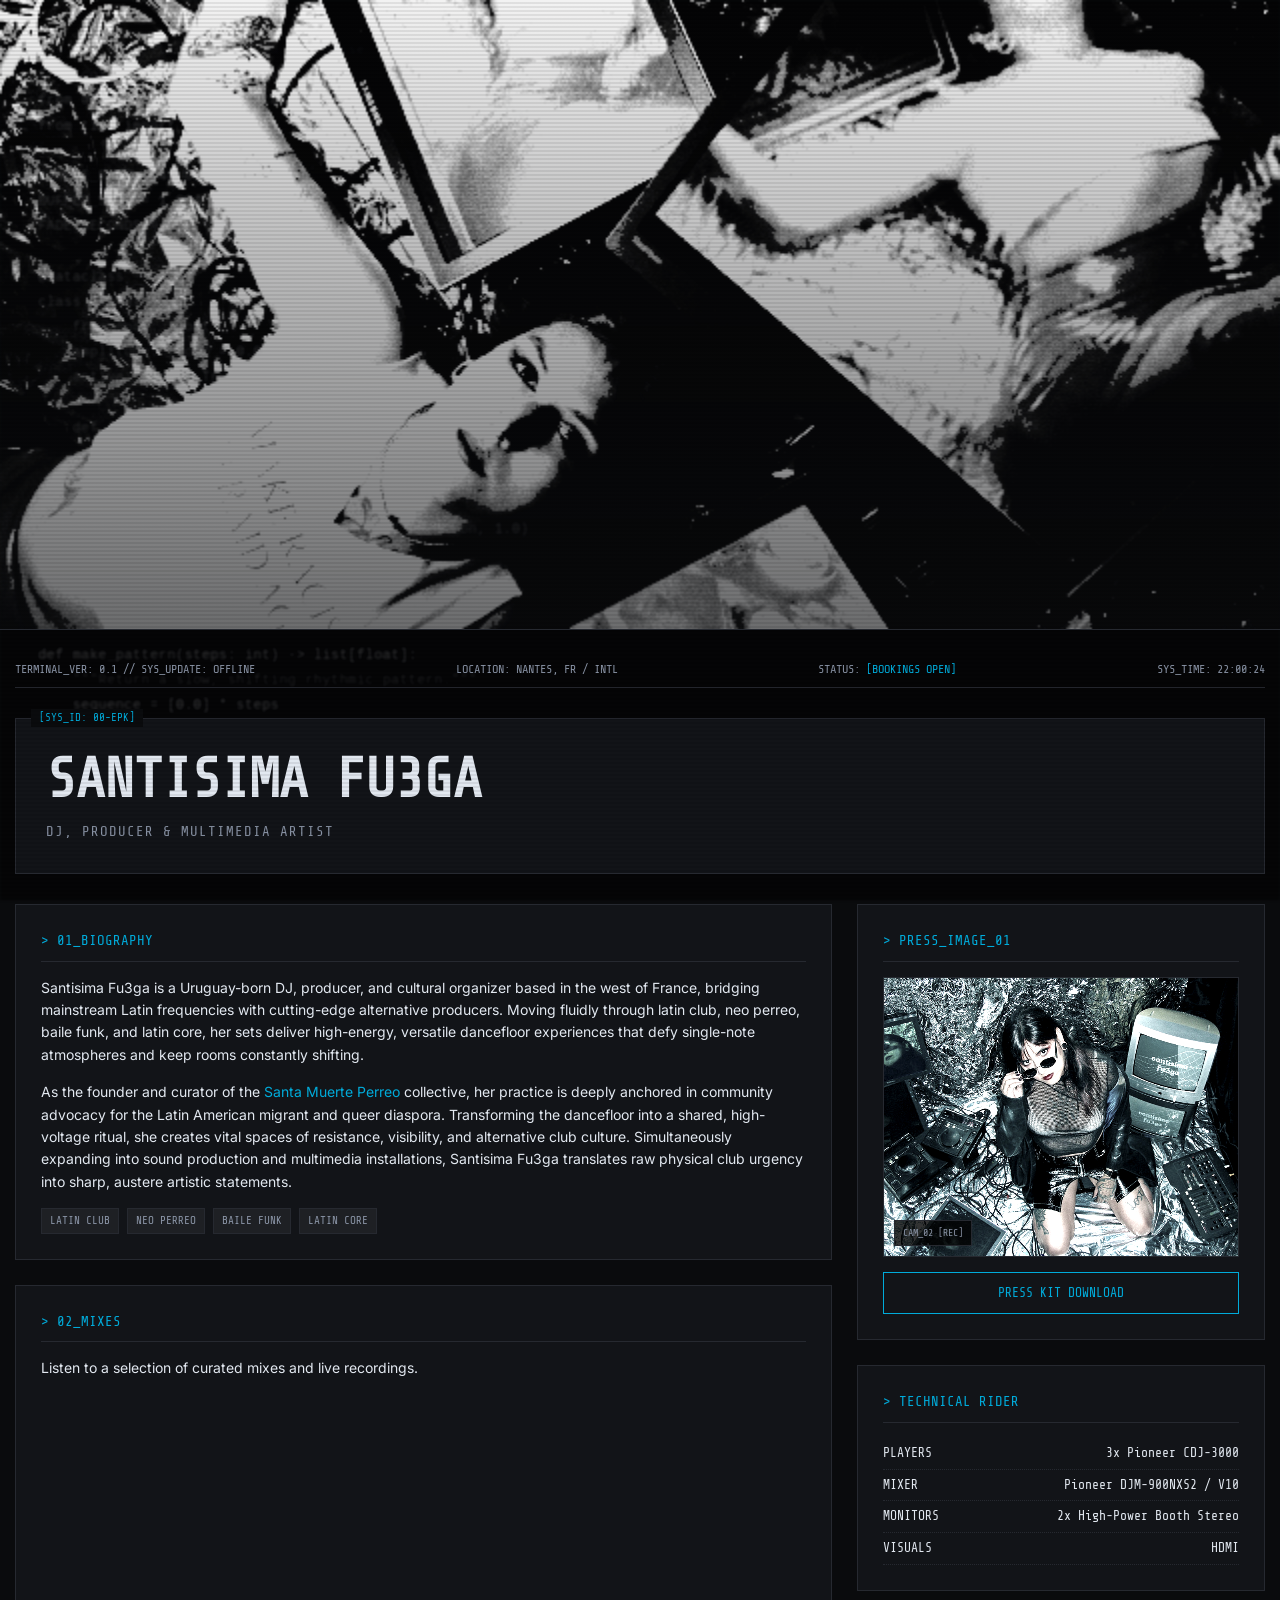
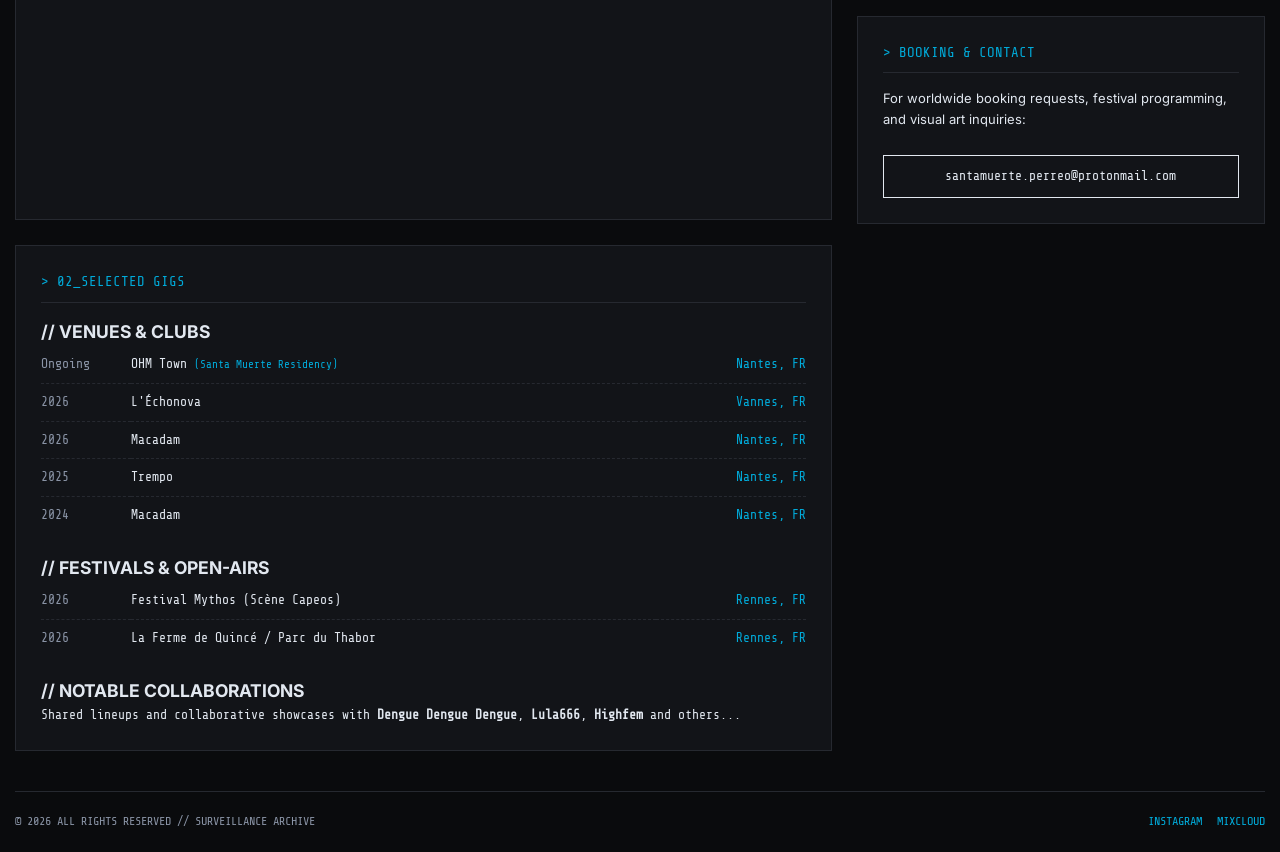
==== commit 1869b4c7: "v0.1 with new images and pdfs press kit" ====
--- a/index.html
+++ b/index.html
@@ -24,7 +24,7 @@
         
         <!-- SYSTEM STATUS BAR -->
         <div class="system-bar">
-            <span>TERMINAL_VER: 0.0.6 // <span id="sys-update" role="status">SYS_UPDATE: FETCHING...</span></span>
+            <span>TERMINAL_VER: 0.1 // <span id="sys-update" role="status">SYS_UPDATE: FETCHING...</span></span>
             <span>LOCATION: NANTES, FR / INTL</span>
             <span>STATUS: <span class="status-tag">[BOOKINGS OPEN]</span></span>
             <span id="sys-clock">SYS_TIME: --:--:--</span>
@@ -156,7 +156,7 @@
                         <span id="press-image-error" class="media-overlay" role="status" hidden></span>
                         <span class="media-overlay">CAM_02 [REC]</span>
                     </div>
-                    <a class="btn btn-coming-soon press-download" aria-disabled="true" tabindex="-1" data-i18n="press_kit_coming_soon">PRESS KIT DOWNLOAD // COMING SOON</a>
+                    <a class="btn press-download" href="/press/">PRESS KIT DOWNLOAD</a>
                 </section>
 
                 <!-- TECHNICAL RIDER -->
--- a/styles.css
+++ b/styles.css
@@ -7,8 +7,8 @@
     --border-color: #262930;
     --text-main: #e2e8f0;
     --text-muted: #8a94a6;
-    --accent-pink: #ea00ff;
-    --accent-red: #ff3344;
+    --accent-color: #00abda;
+    --accent-second: #00917b;
     --font-mono: 'Share Tech Mono', monospace;
     --font-sans: 'Inter', sans-serif;
     --container-max: 100dvw;
@@ -81,7 +81,7 @@
 }
 
 a {
-    color: var(--accent-pink);
+    color: var(--accent-color);
     text-decoration: none;
     transition: opacity 0.2s;
 
@@ -146,7 +146,7 @@
 }
 
 .status-tag {
-    color: var(--accent-pink);
+    color: var(--accent-color);
 }
 
 header {
@@ -165,7 +165,7 @@
         padding: 0 8px;
         font-family: var(--font-mono);
         font-size: 11px;
-        color: var(--accent-pink);
+        color: var(--accent-color);
     }
 }
 
@@ -220,7 +220,7 @@
 .card-header {
     font-family: var(--font-mono);
     font-size: 14px;
-    color: var(--accent-pink);
+    color: var(--accent-color);
     text-transform: uppercase;
     border-bottom: 1px solid var(--border-color);
     padding-bottom: 8px;
@@ -313,7 +313,7 @@
     background:
         linear-gradient(135deg, rgba(234, 0, 255, 0.08), transparent 58%),
         #09090c;
-    border: 1px dashed var(--accent-pink);
+    border: 1px dashed var(--accent-color);
     margin-bottom: 15px;
     display: flex;
     flex-direction: column;
@@ -344,7 +344,7 @@
 }
 
 .coming-soon-status {
-    color: var(--accent-pink);
+    color: var(--accent-color);
     font: 11px var(--font-mono);
     letter-spacing: 0.12em;
 }
@@ -371,7 +371,7 @@
     }
 
     .location {
-        color: var(--accent-pink);
+        color: var(--accent-color);
         text-align: right;
     }
 }
@@ -396,8 +396,8 @@
     font-family: var(--font-mono);
     font-size: 13px;
     background: transparent;
-    color: var(--accent-pink);
-    border: 1px solid var(--accent-pink);
+    color: var(--accent-color);
+    border: 1px solid var(--accent-color);
     padding: 10px 18px;
     cursor: pointer;
     text-align: center;
@@ -406,7 +406,7 @@
     margin-top: 10px;
 
     &:hover {
-        background: var(--accent-pink);
+        background: var(--accent-color);
         color: #000;
         text-decoration: none;
     }
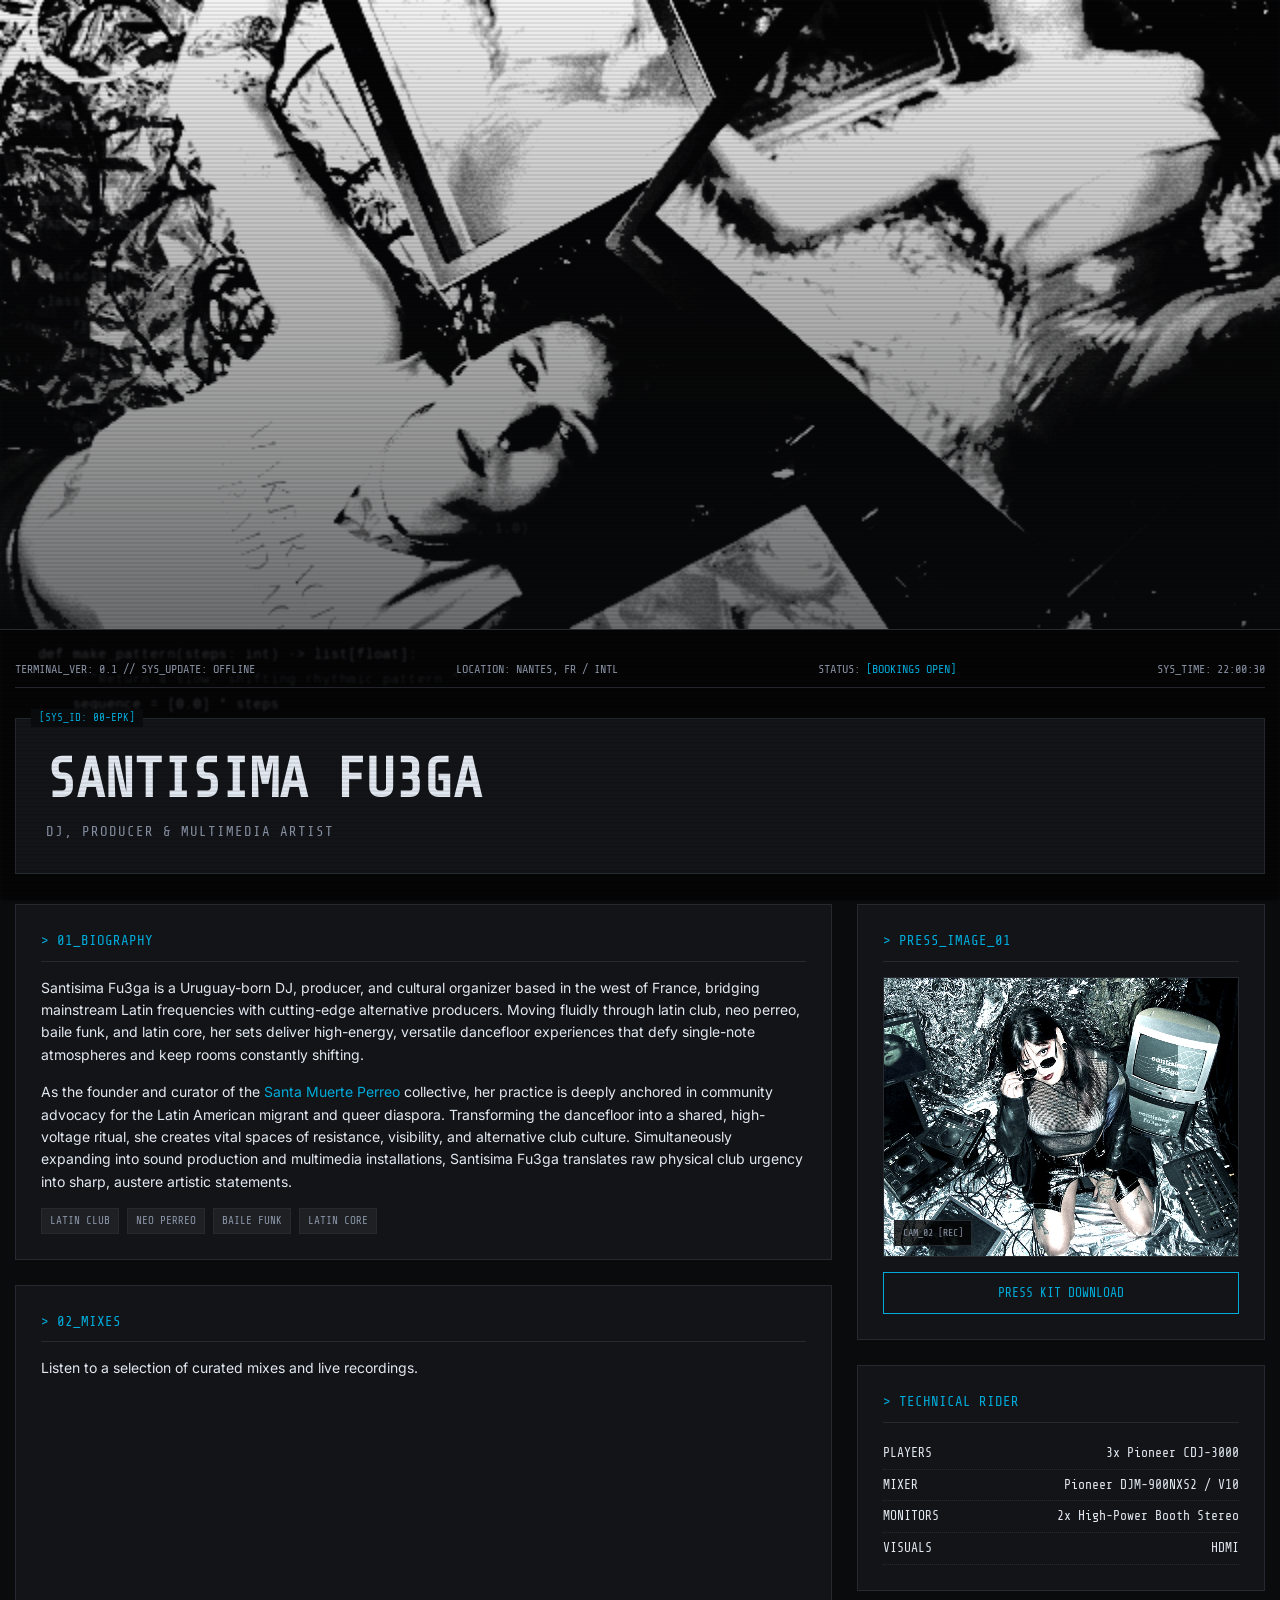
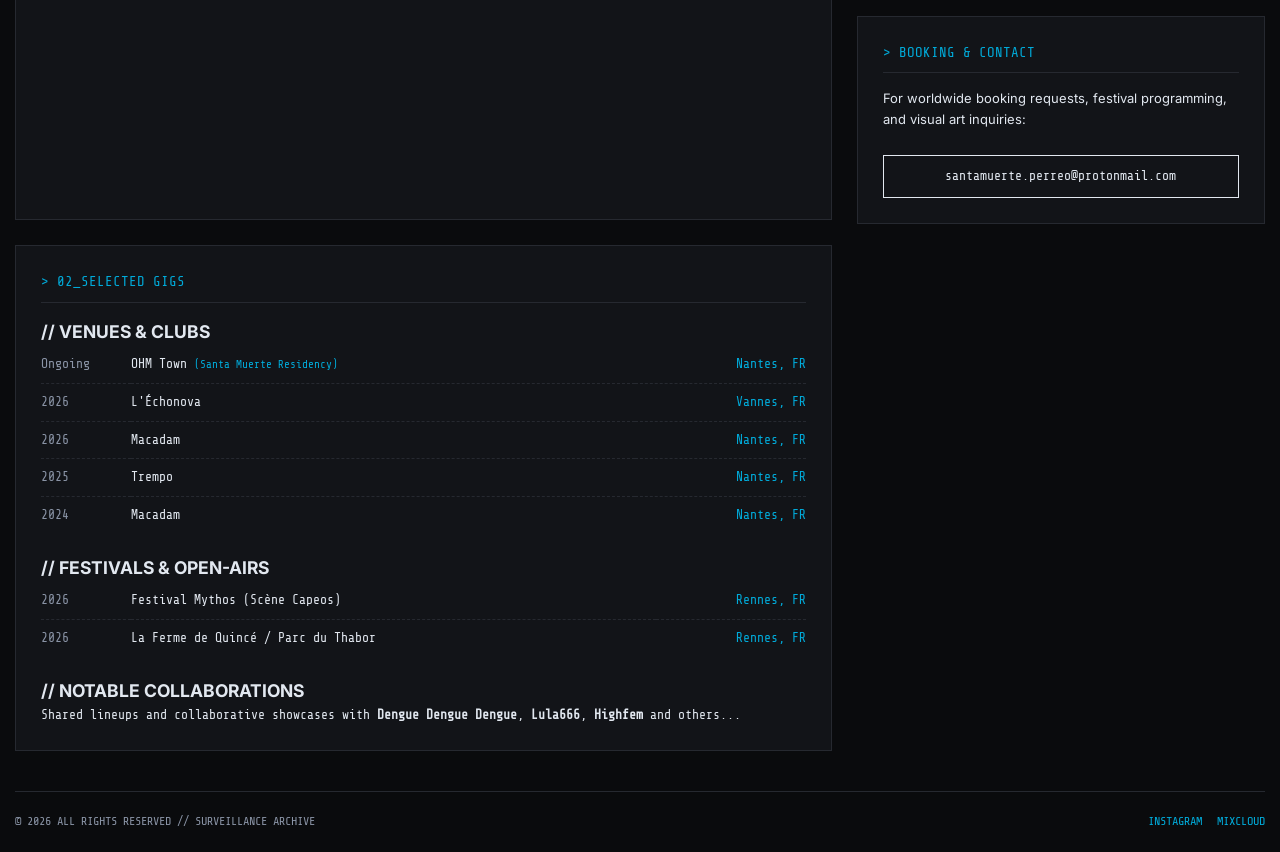
==== commit 28cee21e: "zip presskit" ====
--- a/index.html
+++ b/index.html
@@ -156,7 +156,7 @@
                         <span id="press-image-error" class="media-overlay" role="status" hidden></span>
                         <span class="media-overlay">CAM_02 [REC]</span>
                     </div>
-                    <a class="btn press-download" href="/press/">PRESS KIT DOWNLOAD</a>
+                    <a class="btn press-download" href="/press/fu3ga-press.zip" target="_blank">PRESS KIT DOWNLOAD</a>
                 </section>
 
                 <!-- TECHNICAL RIDER -->
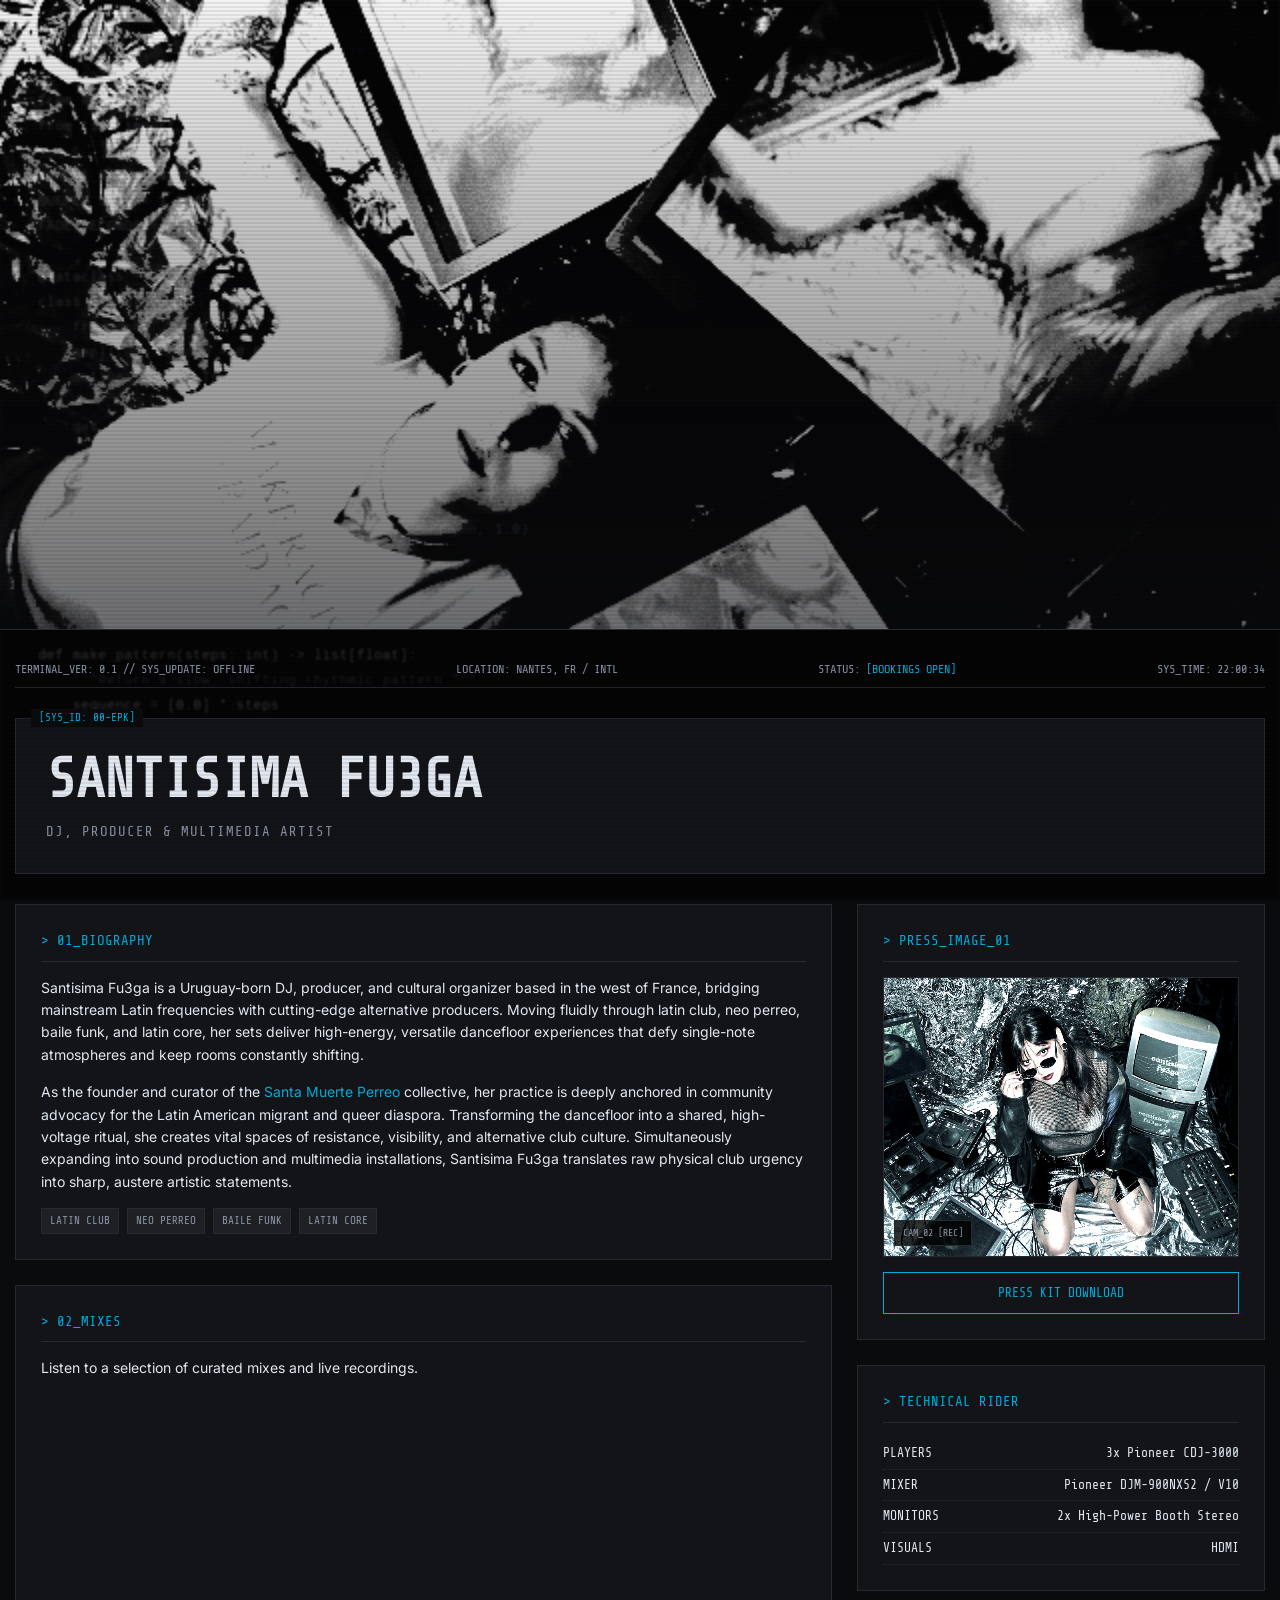
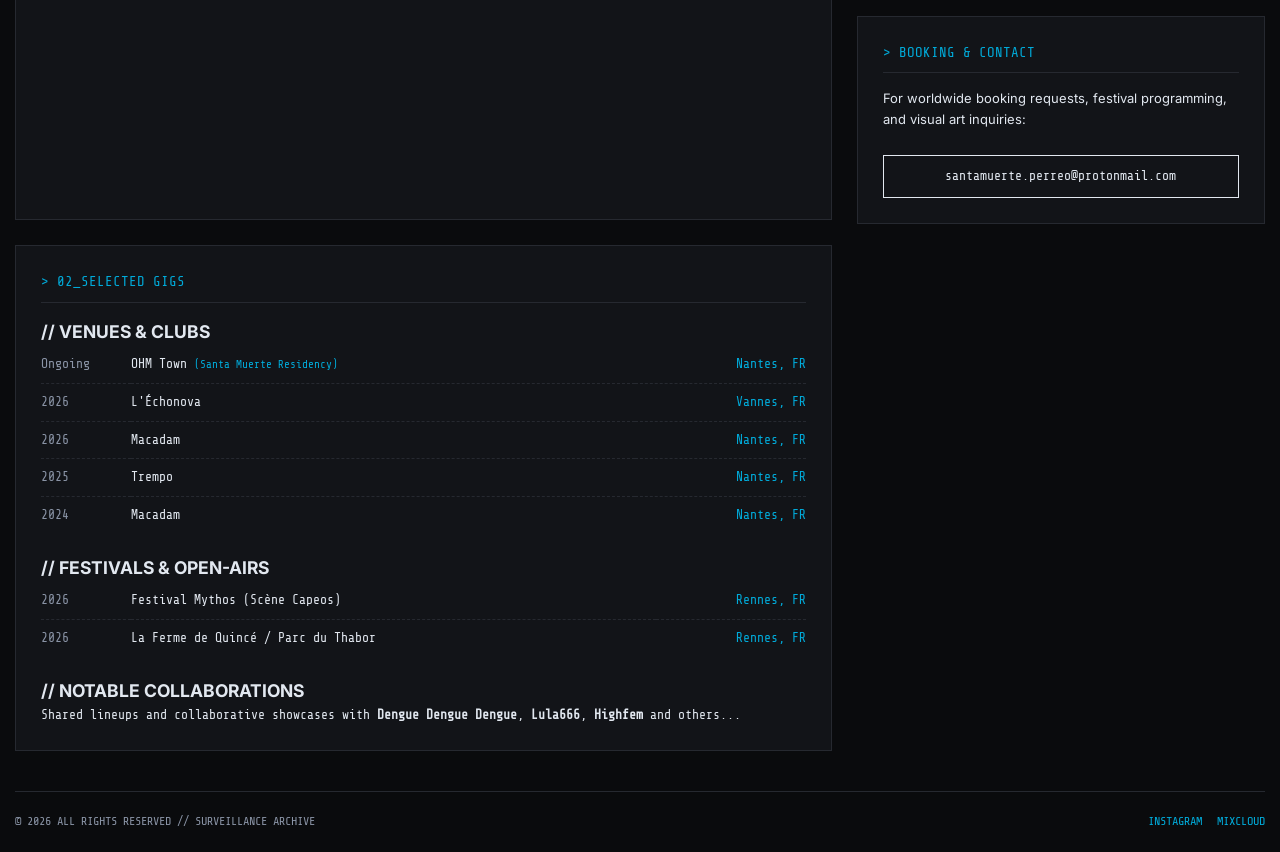
==== commit 86aab522: "added umami tracker" ====
--- a/index.html
+++ b/index.html
@@ -11,6 +11,7 @@
     <link href="https://fonts.googleapis.com/css2?family=Inter:wght@300;400;600&family=Share+Tech+Mono&display=swap" rel="stylesheet">
     <link rel="stylesheet" href="styles.css">
     <script src="scripts.js" defer></script>
+    <script defer src="https://cloud.umami.is/script.js" data-website-id="2bac033b-90cb-43db-a63f-9fb4de98aa7b"></script>
 </head>
 <body>
     <iframe id="background-frame" class="background-iframe" data-src="background.html" title="Animated background" data-i18n-title="background_title"></iframe>
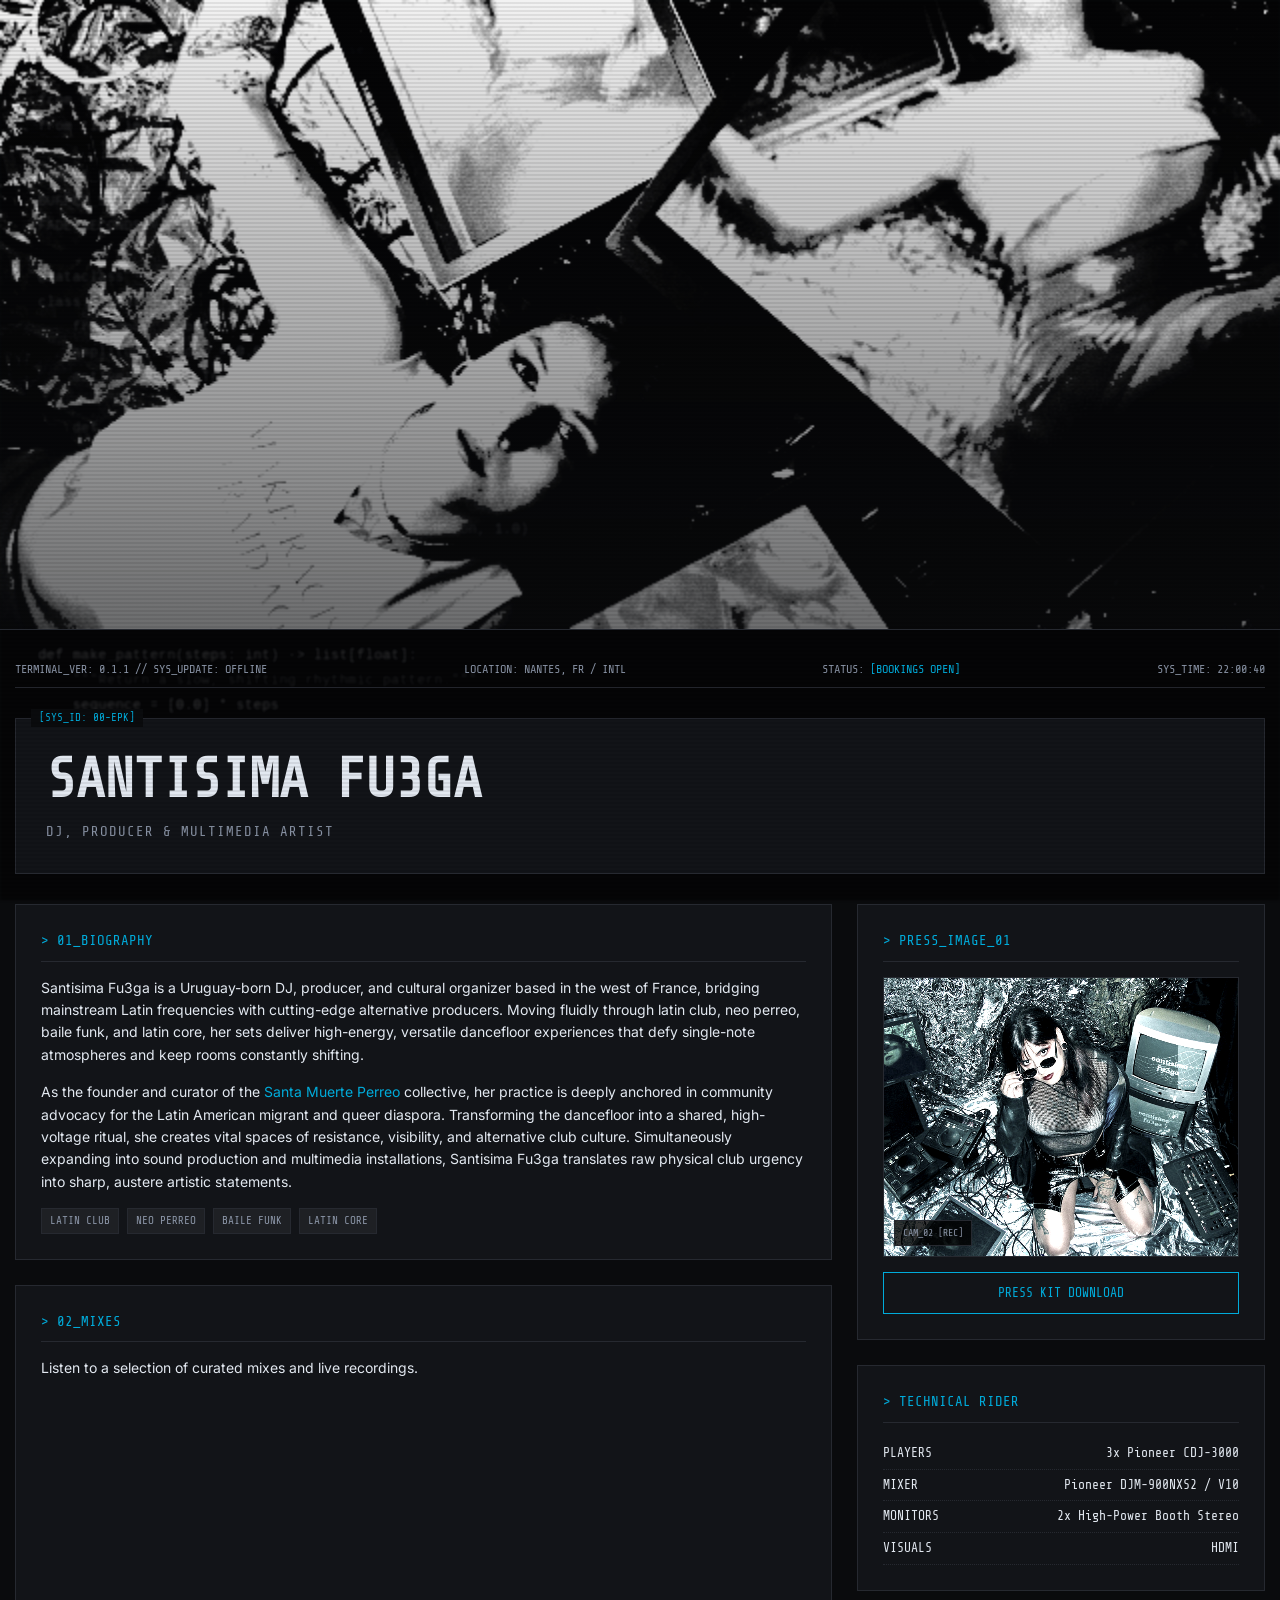
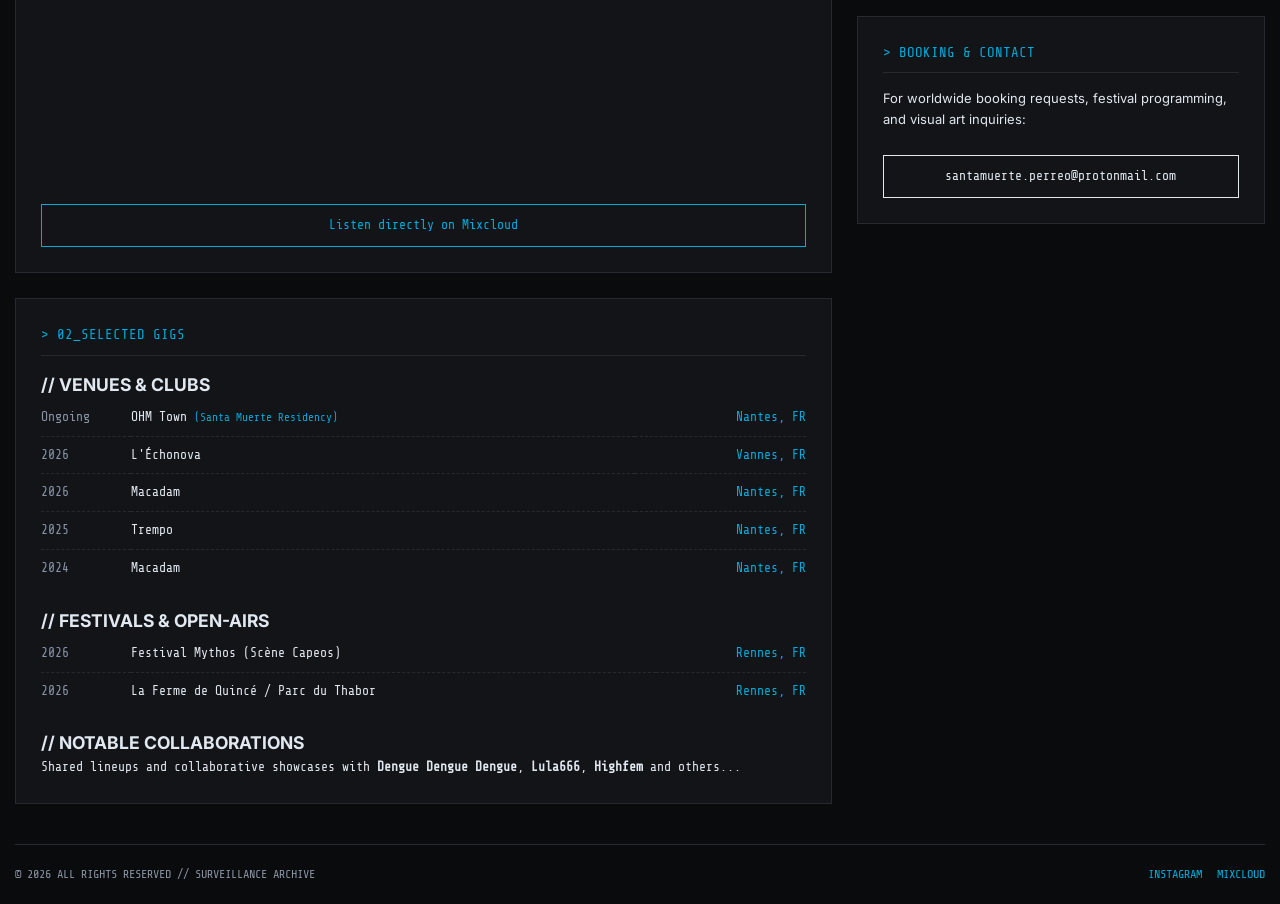
==== commit 53e3ccce: "v0.1.1 added tracking" ====
--- a/index.html
+++ b/index.html
@@ -25,7 +25,7 @@
         
         <!-- SYSTEM STATUS BAR -->
         <div class="system-bar">
-            <span>TERMINAL_VER: 0.1 // <span id="sys-update" role="status">SYS_UPDATE: FETCHING...</span></span>
+            <span>TERMINAL_VER: 0.1.1 // <span id="sys-update" role="status">SYS_UPDATE: FETCHING...</span></span>
             <span>LOCATION: NANTES, FR / INTL</span>
             <span>STATUS: <span class="status-tag">[BOOKINGS OPEN]</span></span>
             <span id="sys-clock">SYS_TIME: --:--:--</span>
@@ -54,7 +54,7 @@
                     </p>
                     <p class="bio-text">
                         <span data-i18n="bio_collective_before">As the founder and curator of the </span>
-                        <a href="https://www.instagram.com/santamuerte.perreo/" target="_blank" data-i18n="bio_collective_link">Santa Muerte Perreo</a>
+                        <a href="https://www.instagram.com/santamuerte.perreo/" target="_blank" data-i18n="bio_collective_link" data-umami-event="Santa Muerte Instagram click">Santa Muerte Perreo</a>
                         <span data-i18n="bio_collective_after"> collective, her practice is deeply anchored in community advocacy for the Latin American migrant and queer diaspora. Transforming the dancefloor into a shared, high-voltage ritual, she creates vital spaces of resistance, visibility, and alternative club culture. Simultaneously expanding into sound production and multimedia installations, Santisima Fu3ga translates raw physical club urgency into sharp, austere artistic statements.</span>
                     </p>
                 
@@ -82,6 +82,7 @@
                         frameborder="0"
                         allow="autoplay"
                         loading="lazy"></iframe>
+                    <a class="btn" href="https://www.mixcloud.com/fu3ga/" target="_blank" rel="noopener noreferrer" data-i18n="mixcloud_direct_link" data-umami-event="Mixcloud direct listening click">Listen directly on Mixcloud</a>
                 </section>
 
                 <!-- GIGS CARD -->
@@ -157,7 +158,7 @@
                         <span id="press-image-error" class="media-overlay" role="status" hidden></span>
                         <span class="media-overlay">CAM_02 [REC]</span>
                     </div>
-                    <a class="btn press-download" href="/press/fu3ga-press.zip" target="_blank">PRESS KIT DOWNLOAD</a>
+                    <a class="btn press-download" href="/press/fu3ga-press.zip" target="_blank" data-umami-event="Press kit download">PRESS KIT DOWNLOAD</a>
                 </section>
 
                 <!-- TECHNICAL RIDER -->
@@ -177,7 +178,7 @@
                     <p class="bio-text bio-text-small" data-i18n="booking_intro">
                         For worldwide booking requests, festival programming, and visual art inquiries:
                     </p>
-                    <a href="mailto:santamuerte.perreo@protonmail.com" class="btn booking-link">santamuerte.perreo@protonmail.com</a>
+                    <a href="mailto:santamuerte.perreo@protonmail.com" class="btn booking-link" data-umami-event="Booking email click">santamuerte.perreo@protonmail.com</a>
                 </section>
 
             </div>
@@ -188,8 +189,8 @@
         <footer>
             <div data-i18n="footer_rights">© 2026 ALL RIGHTS RESERVED // SURVEILLANCE ARCHIVE</div>
             <div class="social-links">
-                <a href="https://www.instagram.com/santisima.fu3ga" target="_blank">INSTAGRAM</a>
-                <a href="https://www.mixcloud.com/fu3ga" target="_blank">MIXCLOUD</a>
+                <a href="https://www.instagram.com/santisima.fu3ga" target="_blank" data-umami-event="Artist Instagram click">INSTAGRAM</a>
+                <a href="https://www.mixcloud.com/fu3ga" target="_blank" data-umami-event="Mixcloud profile click">MIXCLOUD</a>
                 <!-- <a href="https://www.residentadvisor.net" target="_blank">RESIDENT ADVISOR</a> -->
             </div>
         </footer>
